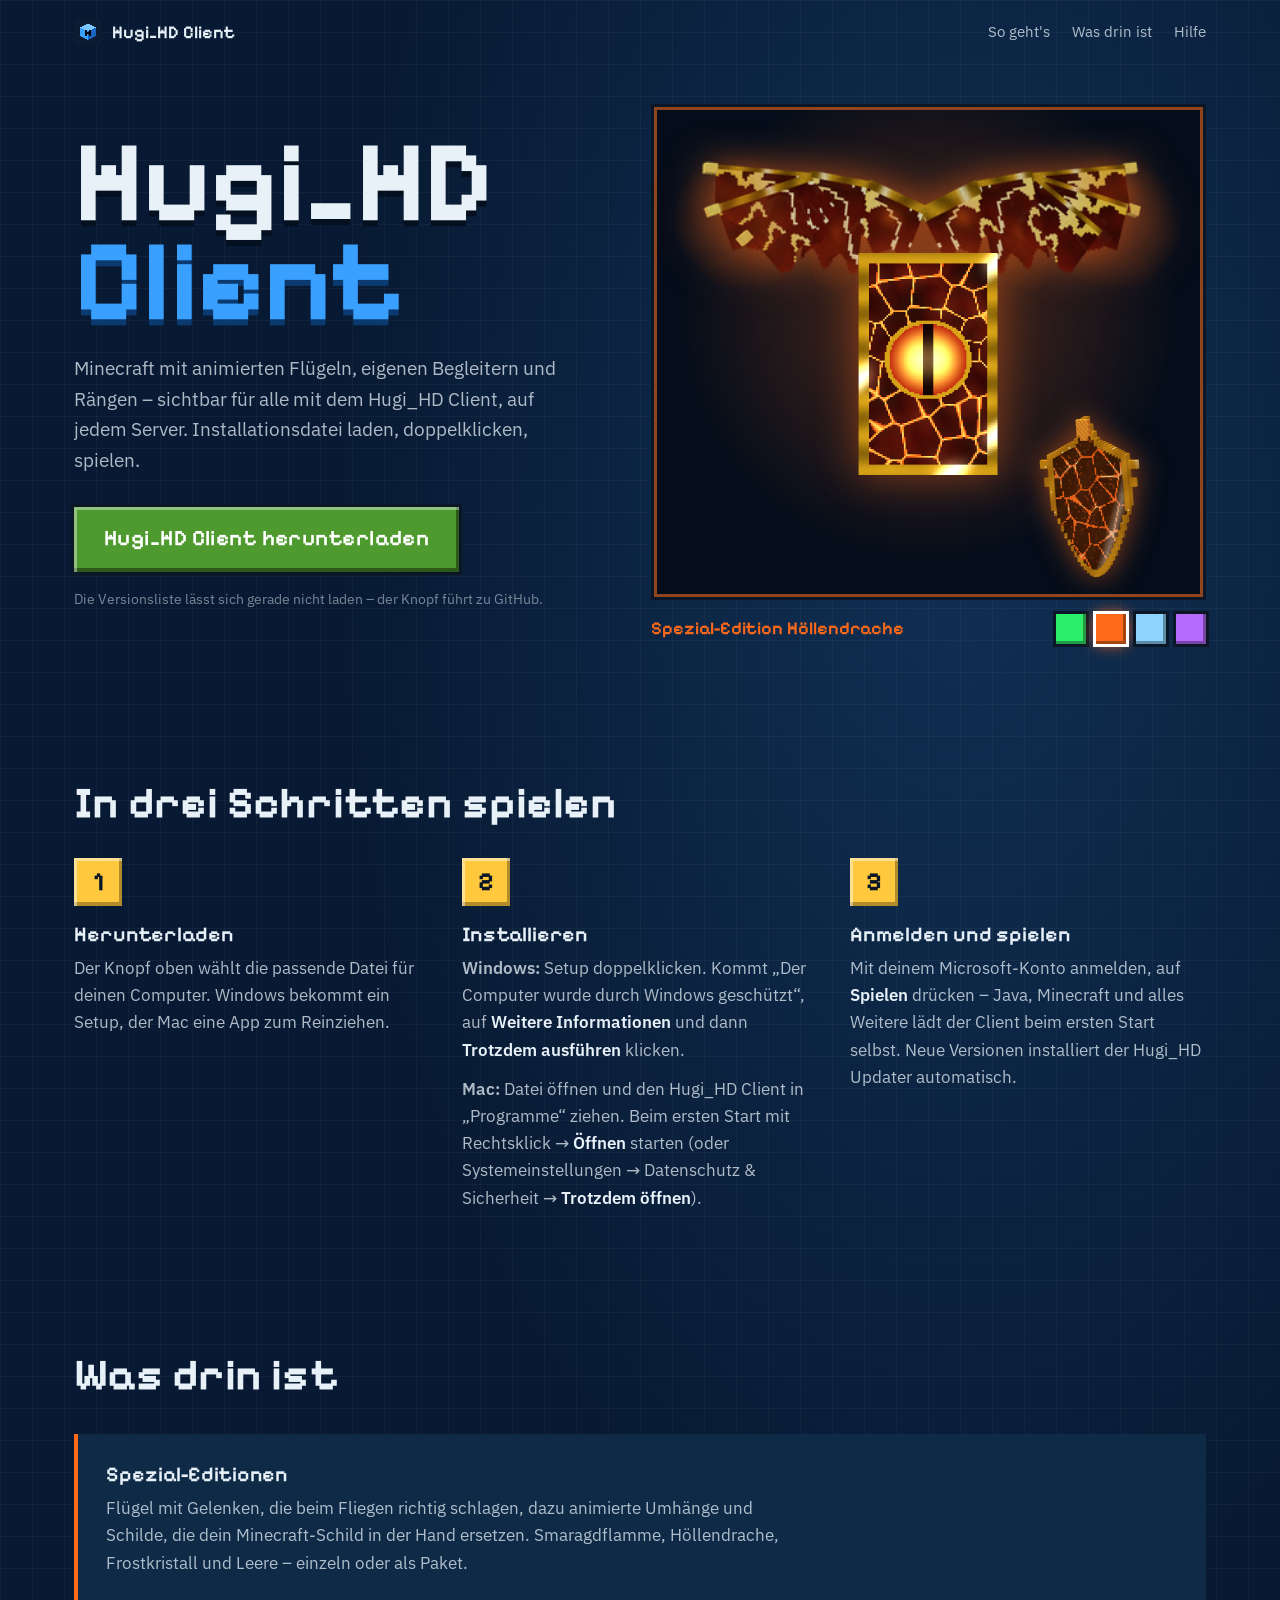
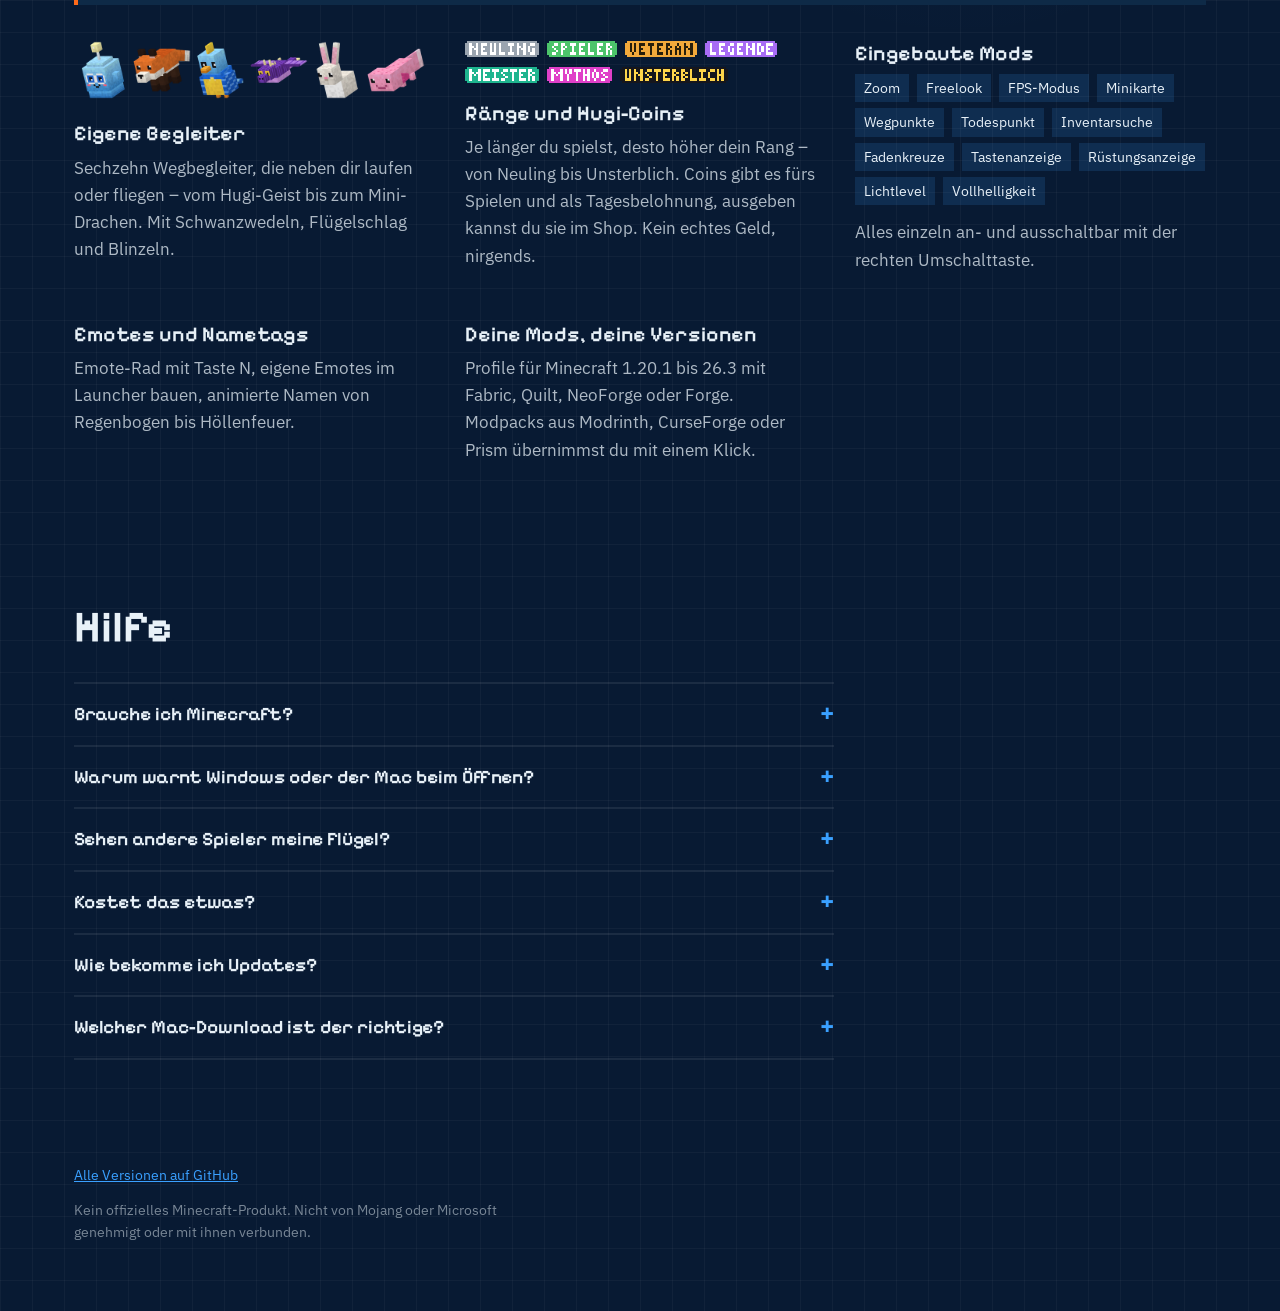
==== index.html @ 173ba502 "Website aktualisieren" ====
<!doctype html>
<html lang="de">
<head>
  <meta charset="utf-8">
  <meta name="viewport" content="width=device-width, initial-scale=1">
  <title>Hugi_HD Client</title>
  <meta name="description" content="Der Hugi_HD Client für Minecraft: animierte Flügel, eigene Begleiter, Ränge und eingebaute Mods. Installationsdatei herunterladen, installieren, spielen.">
  <meta property="og:title" content="Hugi_HD Client">
  <meta property="og:description" content="Minecraft mit Flügeln, Begleitern und Rängen – ein Download, dann spielen.">
  <meta property="og:image" content="img/wings-hoellendrache.png">
  <link rel="icon" href="img/icon.png">
  <link rel="stylesheet" href="style.css">
</head>
<body>
  <header class="top">
    <a class="brand" href="#"><img src="img/icon.png" alt="" width="28" height="28">Hugi_HD Client</a>
    <nav>
      <a href="#so-gehts">So geht's</a>
      <a href="#inhalt">Was drin ist</a>
      <a href="#hilfe">Hilfe</a>
    </nav>
  </header>

  <main>
    <section class="hero">
      <div class="hero-text">
        <h1 class="wordmark"><span>Hugi_HD</span><span>Client</span></h1>
        <p class="lead">Minecraft mit animierten Flügeln, eigenen Begleitern und Rängen – sichtbar für alle mit dem Hugi_HD Client, auf jedem Server. Installationsdatei laden, doppelklicken, spielen.</p>

        <div class="download" id="download">
          <a class="mc-btn mc-grass big" id="dl-main" href="#">
            <span id="dl-label">Hugi_HD Client herunterladen</span>
          </a>
          <p class="dl-meta" id="dl-meta">Suche die neueste Version …</p>
          <p class="dl-other" id="dl-other"></p>
        </div>
      </div>

      <figure class="showcase" aria-label="Spezial-Editionen">
        <div class="stage" id="stage">
          <img class="sc-wings" id="sc-wings" src="img/wings-hoellendrache.png" alt="Animierte Flügel der Spezial-Edition">
          <img class="sc-cape" id="sc-cape" src="img/cape-hoellendrache.png" alt="Animierter Umhang">
          <img class="sc-shield" id="sc-shield" src="img/shield-hoellendrache.png" alt="Animiertes Schild">
        </div>
        <figcaption>
          <span class="sc-name" id="sc-name">Spezial-Edition Höllendrache</span>
          <span class="sc-pick" role="group" aria-label="Edition wählen">
            <button type="button" data-ed="smaragdflamme" style="--c:#2AF06A" aria-label="Smaragdflamme"></button>
            <button type="button" data-ed="hoellendrache" style="--c:#FF6A1A" aria-label="Höllendrache" aria-pressed="true"></button>
            <button type="button" data-ed="frostkristall" style="--c:#8FD3FF" aria-label="Frostkristall"></button>
            <button type="button" data-ed="leere" style="--c:#B46CFF" aria-label="Leere"></button>
          </span>
        </figcaption>
      </figure>
    </section>

    <section class="steps" id="so-gehts">
      <h2>In drei Schritten spielen</h2>
      <ol>
        <li>
          <h3>Herunterladen</h3>
          <p>Der Knopf oben wählt die passende Datei für deinen Computer. Windows bekommt ein Setup, der Mac eine App zum Reinziehen.</p>
        </li>
        <li>
          <h3>Installieren</h3>
          <p><strong>Windows:</strong> Setup doppelklicken. Kommt „Der Computer wurde durch Windows geschützt“, auf <em>Weitere Informationen</em> und dann <em>Trotzdem ausführen</em> klicken.</p>
          <p><strong>Mac:</strong> Datei öffnen und den Hugi_HD Client in „Programme“ ziehen. Beim ersten Start mit Rechtsklick → <em>Öffnen</em> starten (oder Systemeinstellungen → Datenschutz &amp; Sicherheit → <em>Trotzdem öffnen</em>).</p>
        </li>
        <li>
          <h3>Anmelden und spielen</h3>
          <p>Mit deinem Microsoft-Konto anmelden, auf <em>Spielen</em> drücken – Java, Minecraft und alles Weitere lädt der Client beim ersten Start selbst. Neue Versionen installiert der Hugi_HD Updater automatisch.</p>
        </li>
      </ol>
    </section>

    <section class="inside" id="inhalt">
      <h2>Was drin ist</h2>

      <div class="feature wide">
        <div>
          <h3>Spezial-Editionen</h3>
          <p>Flügel mit Gelenken, die beim Fliegen richtig schlagen, dazu animierte Umhänge und Schilde, die dein Minecraft-Schild in der Hand ersetzen. Smaragdflamme, Höllendrache, Frostkristall und Leere – einzeln oder als Paket.</p>
        </div>
      </div>

      <div class="feature">
        <img class="pets" src="img/pets.png" alt="Hugi-Geist, Fuchsi, Pixel-Vogel, Mini-Drache, Hoppel und Axo">
        <h3>Eigene Begleiter</h3>
        <p>Sechzehn Wegbegleiter, die neben dir laufen oder fliegen – vom Hugi-Geist bis zum Mini-Drachen. Mit Schwanzwedeln, Flügelschlag und Blinzeln.</p>
      </div>

      <div class="feature">
        <div class="ranks">
          <img src="img/rank-neuling.png" alt="Neuling"><img src="img/rank-spieler.png" alt="Spieler">
          <img src="img/rank-veteran.png" alt="Veteran"><img src="img/rank-legende.png" alt="Legende">
          <img src="img/rank-meister.png" alt="Meister"><img src="img/rank-mythos.png" alt="Mythos">
          <img src="img/rank-unsterblich.png" alt="Unsterblich">
        </div>
        <h3>Ränge und Hugi-Coins</h3>
        <p>Je länger du spielst, desto höher dein Rang – von Neuling bis Unsterblich. Coins gibt es fürs Spielen und als Tagesbelohnung, ausgeben kannst du sie im Shop. Kein echtes Geld, nirgends.</p>
      </div>

      <div class="feature">
        <h3>Eingebaute Mods</h3>
        <ul class="mods">
          <li>Zoom</li><li>Freelook</li><li>FPS-Modus</li><li>Minikarte</li><li>Wegpunkte</li><li>Todespunkt</li>
          <li>Inventarsuche</li><li>Fadenkreuze</li><li>Tastenanzeige</li><li>Rüstungsanzeige</li><li>Lichtlevel</li><li>Vollhelligkeit</li>
        </ul>
        <p>Alles einzeln an- und ausschaltbar mit der rechten Umschalttaste.</p>
      </div>

      <div class="feature">
        <h3>Emotes und Nametags</h3>
        <p>Emote-Rad mit Taste N, eigene Emotes im Launcher bauen, animierte Namen von Regenbogen bis Höllenfeuer.</p>
      </div>

      <div class="feature">
        <h3>Deine Mods, deine Versionen</h3>
        <p>Profile für Minecraft 1.20.1 bis 26.3 mit Fabric, Quilt, NeoForge oder Forge. Modpacks aus Modrinth, CurseForge oder Prism übernimmst du mit einem Klick.</p>
      </div>
    </section>

    <section class="help" id="hilfe">
      <h2>Hilfe</h2>
      <details>
        <summary>Brauche ich Minecraft?</summary>
        <p>Ja. Du brauchst Minecraft: Java Edition mit einem Microsoft-Konto. Der Client startet dein eigenes Minecraft – mit allem, was du gekauft hast.</p>
      </details>
      <details>
        <summary>Warum warnt Windows oder der Mac beim Öffnen?</summary>
        <p>Der Client ist nicht von einer großen Firma zertifiziert – das kostet jedes Jahr Geld. Die Warnung kommt deshalb bei jeder kleinen App. Wie du sie wegklickst, steht oben bei Schritt 2.</p>
      </details>
      <details>
        <summary>Sehen andere Spieler meine Flügel?</summary>
        <p>Alle, die den Hugi_HD Client nutzen, sehen deine Flügel, Begleiter, Umhänge und Schilde – auf jedem Server. Ohne Client sieht man nur das normale Minecraft.</p>
      </details>
      <details>
        <summary>Kostet das etwas?</summary>
        <p>Nein. Der Client ist kostenlos, Hugi-Coins sind Spielgeld und lassen sich nicht kaufen.</p>
      </details>
      <details>
        <summary>Wie bekomme ich Updates?</summary>
        <p>Automatisch. Der Hugi_HD Updater meldet sich, sobald es eine neue Version gibt, und installiert sie mit einem Klick.</p>
      </details>
      <details>
        <summary>Welcher Mac-Download ist der richtige?</summary>
        <p>Apple-Chip (M1, M2, M3 …) oder Intel – findest du unter Apple-Menü → <em>Über diesen Mac</em> bei „Chip“ bzw. „Prozessor“. Der Knopf oben versucht, das selbst zu erkennen.</p>
      </details>
    </section>
  </main>

  <footer>
    <p><a id="gh-link" href="#">Alle Versionen auf GitHub</a></p>
    <p class="legal">Kein offizielles Minecraft-Produkt. Nicht von Mojang oder Microsoft genehmigt oder mit ihnen verbunden.</p>
  </footer>

  <script src="config.js"></script>
  <script src="app.js"></script>
</body>
</html>
---- style.css ----
@font-face { font-family: "Pixelify Sans"; font-weight: 400; font-display: swap; src: url(fonts/pixelify-sans-latin-400-normal.woff2) format("woff2"); }
@font-face { font-family: "Pixelify Sans"; font-weight: 600; font-display: swap; src: url(fonts/pixelify-sans-latin-600-normal.woff2) format("woff2"); }
@font-face { font-family: "Pixelify Sans"; font-weight: 700; font-display: swap; src: url(fonts/pixelify-sans-latin-700-normal.woff2) format("woff2"); }
@font-face { font-family: "IBM Plex Sans"; font-weight: 400; font-display: swap; src: url(fonts/ibm-plex-sans-latin-400-normal.woff2) format("woff2"); }
@font-face { font-family: "IBM Plex Sans"; font-weight: 600; font-display: swap; src: url(fonts/ibm-plex-sans-latin-600-normal.woff2) format("woff2"); }

:root {
  --night: #081A33;      /* Nachthimmel */
  --deep: #0E2A47;       /* Shop-Blau aus dem Spiel */
  --hugi: #3AA0FF;       /* Hugi-Blau */
  --coin: #FFC83D;       /* Hugi-Coin-Gold */
  --grass: #4E9A2E;      /* Minecraft-Knopf */
  --ink: #E8F1F8;
  --ink-2: rgba(232, 241, 248, .74);
  --ink-3: rgba(232, 241, 248, .5);
  --pixel: "Pixelify Sans", ui-monospace, monospace;
  --body: "IBM Plex Sans", system-ui, sans-serif;
  --ed: #FF6A1A;         /* Farbe der gerade gezeigten Edition */
}

* { box-sizing: border-box; }
html { scroll-behavior: smooth; }
body {
  margin: 0; color: var(--ink); font: 400 17px/1.6 var(--body);
  background-color: var(--night);
  /* Raster wie im Shop des Spiels */
  background-image:
    linear-gradient(rgba(255,255,255,.035) 1px, transparent 1px),
    linear-gradient(90deg, rgba(255,255,255,.035) 1px, transparent 1px),
    radial-gradient(ellipse 70% 55% at 75% 18%, rgba(58,160,255,.16), transparent 70%);
  background-size: 32px 32px, 32px 32px, 100% 100%;
}
a { color: var(--hugi); }
a:focus-visible, button:focus-visible, summary:focus-visible { outline: 3px solid var(--coin); outline-offset: 3px; }
img { image-rendering: pixelated; }

/* ---------- Kopf ---------- */
.top { display: flex; align-items: center; justify-content: space-between; gap: 16px; max-width: 1180px; margin: 0 auto; padding: 18px 24px; }
.brand { display: flex; align-items: center; gap: 10px; color: var(--ink); text-decoration: none; font: 600 18px/1 var(--pixel); }
.top nav { display: flex; gap: 22px; }
.top nav a { color: var(--ink-2); text-decoration: none; font-size: 15px; }
.top nav a:hover { color: var(--ink); }

main { max-width: 1180px; margin: 0 auto; padding: 0 24px; }

/* ---------- Hero ---------- */
.hero { display: grid; grid-template-columns: minmax(0, 1fr) minmax(0, 1.05fr); gap: 48px; align-items: center; padding: 40px 0 72px; }
.wordmark { margin: 0 0 22px; font: 700 clamp(56px, 9vw, 120px)/.86 var(--pixel); letter-spacing: -.01em; }
.wordmark span { display: block; }
.wordmark span:first-child { color: var(--ink); text-shadow: 0 6px 0 #04101F; }
.wordmark span:last-child { color: var(--hugi); text-shadow: 0 6px 0 #0A3A70; }
.lead { max-width: 46ch; margin: 0 0 32px; color: var(--ink-2); font-size: 19px; }

/* Minecraft-Knopf (wie im Launcher) */
.mc-btn {
  --face: #7A8089; --hi: rgba(255,255,255,.38); --lo: rgba(0,0,0,.42);
  display: inline-flex; align-items: center; gap: 12px; border: 0; cursor: pointer; text-decoration: none;
  font: 600 17px/1 var(--pixel); color: #fff; letter-spacing: .02em;
  padding: 14px 22px 16px; background: var(--face);
  box-shadow: inset 3px 3px 0 var(--hi), inset -3px -4px 0 var(--lo), 0 0 0 3px #0B1726;
  transition: transform .08s, filter .12s;
}
.mc-btn:hover { filter: brightness(1.08); transform: translateY(-1px); }
.mc-btn:active { transform: translateY(2px); box-shadow: inset 3px 3px 0 var(--lo), inset -3px -3px 0 var(--hi), 0 0 0 3px #0B1726; }
.mc-grass { --face: var(--grass); }
.mc-btn.big { font-size: 22px; padding: 20px 30px 23px; }
.mc-btn .os { width: 22px; height: 22px; flex: none; }
.dl-meta { margin: 16px 0 4px; color: var(--ink-3); font-size: 14px; }
.dl-other { margin: 0; font-size: 14px; color: var(--ink-3); }
.dl-other a { margin-right: 14px; }

/* Vitrine mit den Spezial-Editionen – das eine auffällige Element der Seite */
.showcase { margin: 0; }
.stage {
  position: relative; aspect-ratio: 1.12; overflow: hidden;
  background: radial-gradient(circle at 50% 42%, color-mix(in srgb, var(--ed) 30%, transparent), transparent 62%), #050D1A;
  box-shadow: inset 0 0 0 3px #0B1726, inset 0 0 0 6px color-mix(in srgb, var(--ed) 55%, #0B1726);
  transition: background .5s;
}
.stage img { position: absolute; image-rendering: auto; }
.sc-cape { left: 50%; top: 30%; width: 25%; transform: translateX(-50%); image-rendering: pixelated; box-shadow: 0 0 40px color-mix(in srgb, var(--ed) 45%, transparent); }
.sc-wings { left: 4%; top: 10%; width: 92%; filter: drop-shadow(0 0 18px color-mix(in srgb, var(--ed) 60%, transparent)); }
.sc-shield { right: 6%; bottom: 4%; width: 30%; filter: drop-shadow(0 0 14px color-mix(in srgb, var(--ed) 55%, transparent)); }
figcaption { display: flex; align-items: center; justify-content: space-between; gap: 12px; margin-top: 14px; }
.sc-name { font: 600 18px/1.2 var(--pixel); color: var(--ed); transition: color .4s; }
.sc-pick { display: flex; gap: 10px; }
.sc-pick button { width: 30px; height: 30px; border: 0; cursor: pointer; background: var(--c); box-shadow: inset -3px -3px 0 rgba(0,0,0,.35), 0 0 0 3px #0B1726; }
.sc-pick button[aria-pressed="true"] { box-shadow: inset -3px -3px 0 rgba(0,0,0,.35), 0 0 0 3px #fff, 0 0 16px var(--c); }

/* ---------- Abschnitte ---------- */
section { padding: 64px 0; }
h2 { margin: 0 0 32px; font: 700 clamp(30px, 4vw, 44px)/1.05 var(--pixel); }
h3 { margin: 0 0 8px; font: 600 21px/1.2 var(--pixel); }
p { margin: 0 0 12px; }

.steps ol { list-style: none; margin: 0; padding: 0; display: grid; grid-template-columns: repeat(3, minmax(0, 1fr)); gap: 32px; counter-reset: step; }
.steps li { counter-increment: step; position: relative; padding-top: 64px; color: var(--ink-2); }
.steps li::before {
  content: counter(step); position: absolute; top: 0; left: 0; width: 48px; height: 48px; display: grid; place-items: center;
  font: 700 26px/1 var(--pixel); color: #0B1726; background: var(--coin);
  box-shadow: inset 3px 3px 0 rgba(255,255,255,.45), inset -3px -4px 0 rgba(0,0,0,.3);
}
.steps h3 { color: var(--ink); }
.steps em { color: var(--ink); font-style: normal; font-weight: 600; }

.inside { display: grid; grid-template-columns: repeat(3, minmax(0, 1fr)); gap: 36px 40px; }
.inside h2 { grid-column: 1 / -1; margin-bottom: 0; }
.feature { color: var(--ink-2); }
.feature h3 { color: var(--ink); }
.feature.wide { grid-column: 1 / -1; padding: 28px 32px; background: var(--deep); box-shadow: inset 4px 0 0 var(--ed); }
.feature.wide p { max-width: 70ch; margin: 0; }
.pets { width: 100%; height: auto; margin-bottom: 14px; image-rendering: auto; }
.ranks { display: flex; flex-wrap: wrap; gap: 8px; margin-bottom: 16px; }
.ranks img { height: 18px; width: auto; }
.mods { display: flex; flex-wrap: wrap; gap: 6px 8px; list-style: none; margin: 4px 0 14px; padding: 0; }
.mods li { padding: 3px 9px; font-size: 14px; color: var(--ink); background: rgba(58,160,255,.14); }

.help { max-width: 760px; }
details { border-top: 2px solid rgba(255,255,255,.08); }
details:last-of-type { border-bottom: 2px solid rgba(255,255,255,.08); }
summary { cursor: pointer; list-style: none; padding: 18px 0; font: 600 19px/1.3 var(--pixel); display: flex; justify-content: space-between; gap: 16px; }
summary::-webkit-details-marker { display: none; }
summary::after { content: "+"; color: var(--hugi); font-size: 24px; line-height: 1; }
details[open] summary::after { content: "–"; }
details p { color: var(--ink-2); padding-bottom: 8px; max-width: 64ch; }

footer { max-width: 1180px; margin: 0 auto; padding: 40px 24px 56px; color: var(--ink-3); font-size: 14px; }
footer .legal { max-width: 60ch; }

/* ---------- schmal ---------- */
@media (max-width: 900px) {
  .hero { grid-template-columns: 1fr; gap: 36px; padding-top: 16px; }
  .steps ol, .inside { grid-template-columns: 1fr; }
  .top nav { display: none; }
}
@media (max-width: 480px) {
  main, .top, footer { padding-left: 16px; padding-right: 16px; }
  .mc-btn.big { font-size: 18px; padding: 16px 20px 19px; width: 100%; justify-content: center; }
}
@media (prefers-reduced-motion: reduce) {
  html { scroll-behavior: auto; }
  .mc-btn, .stage, .sc-name { transition: none; }
}
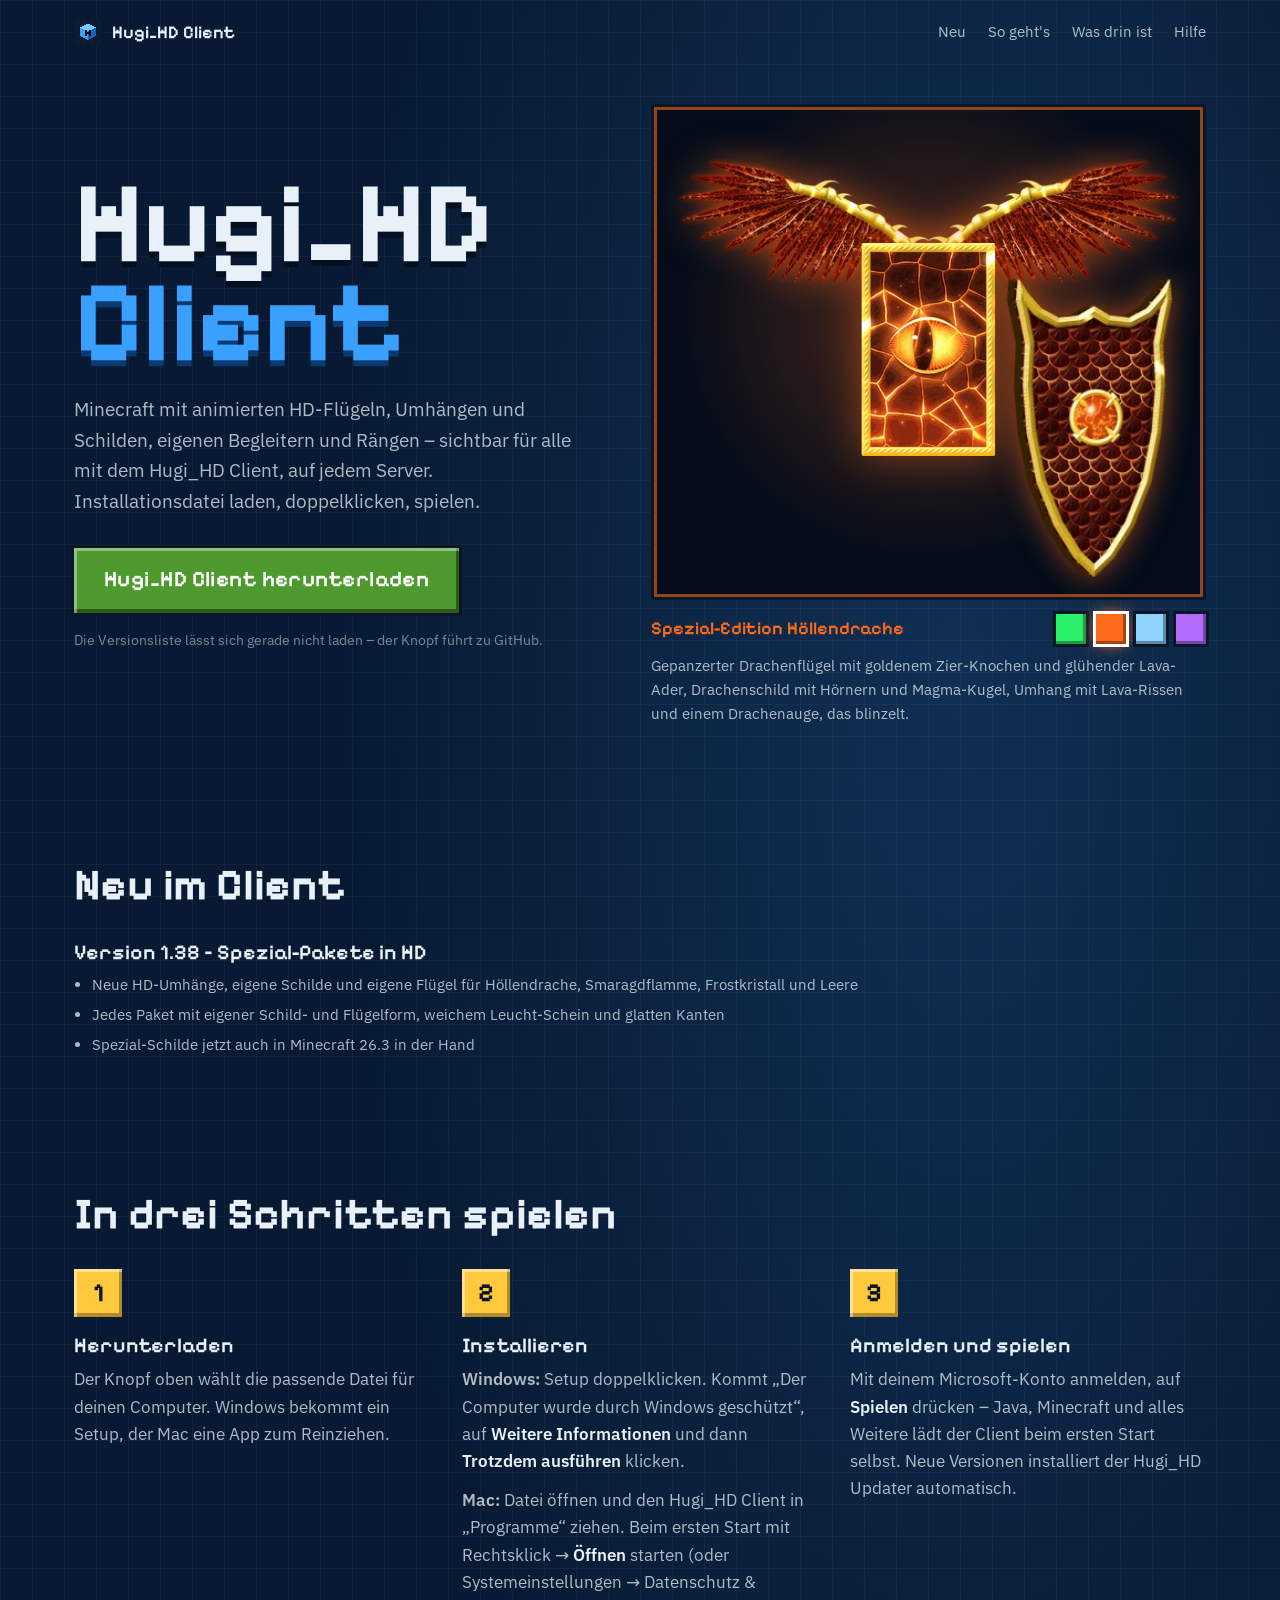
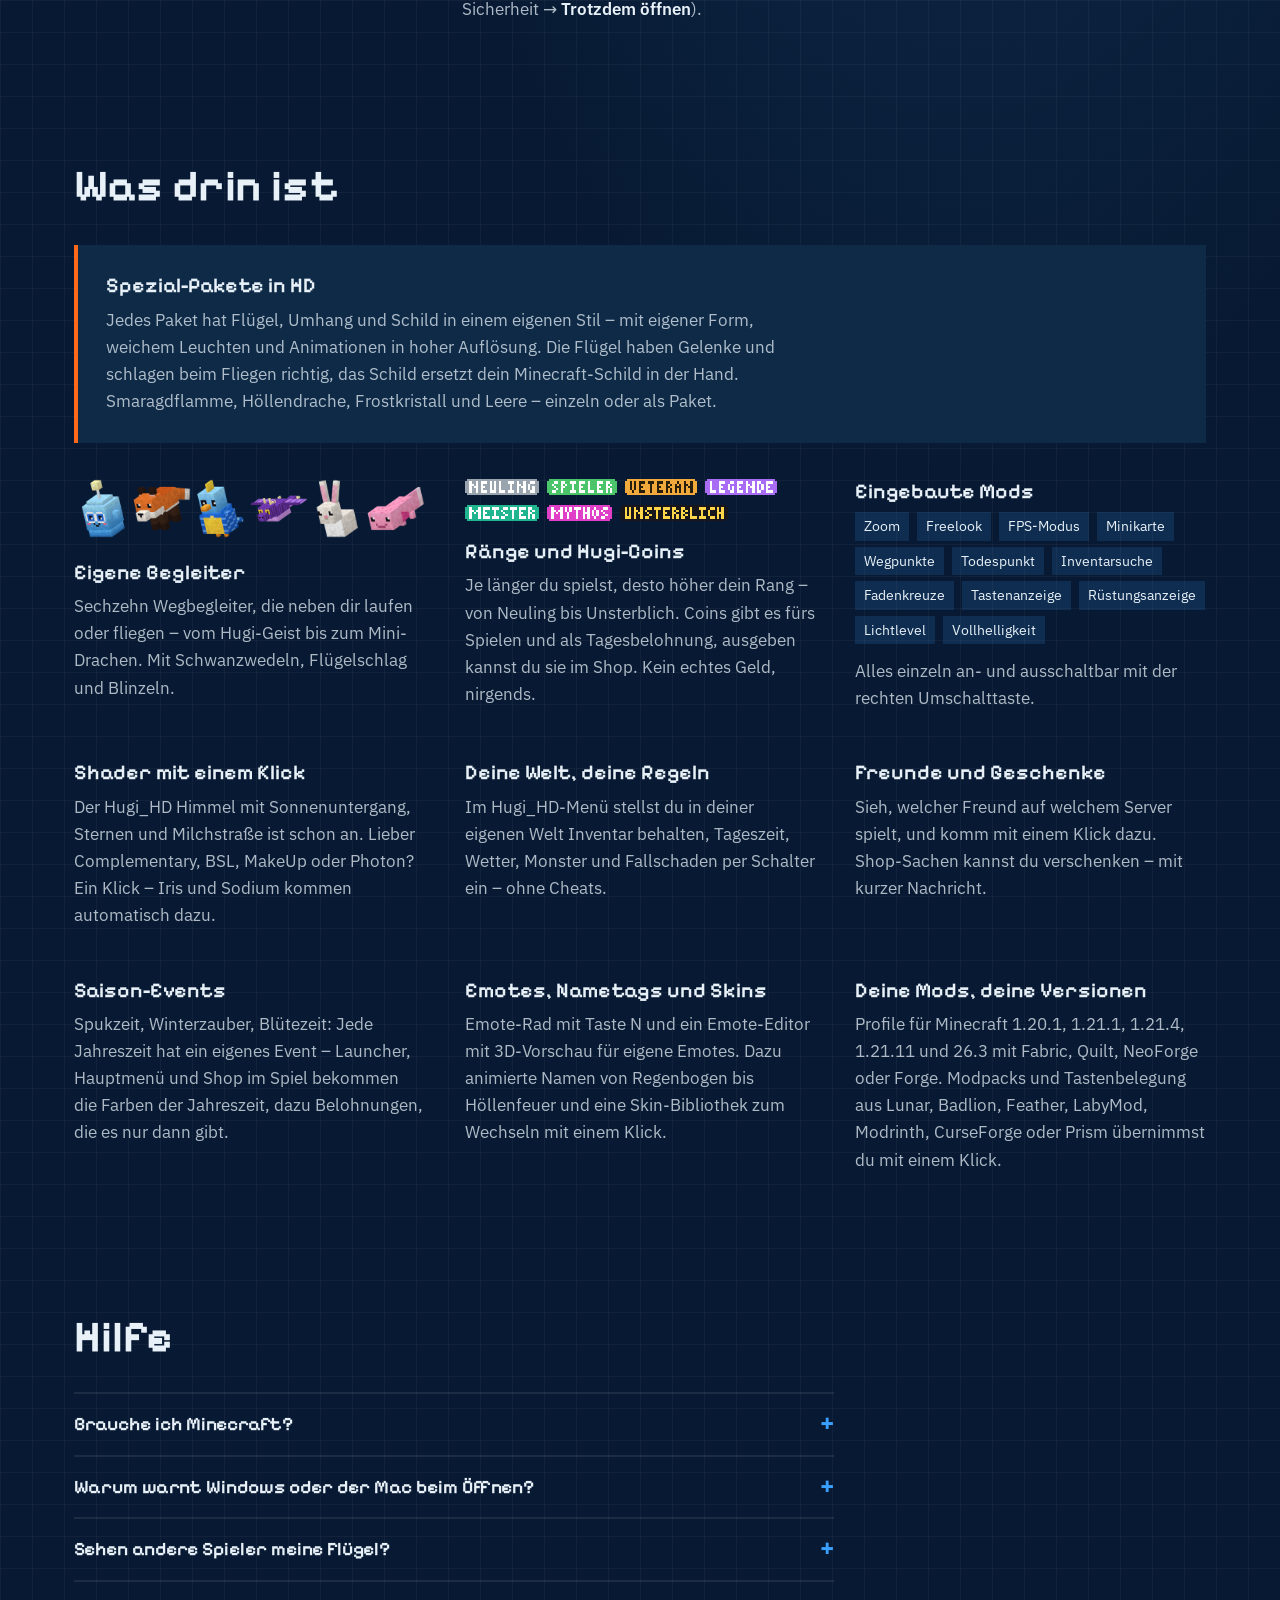
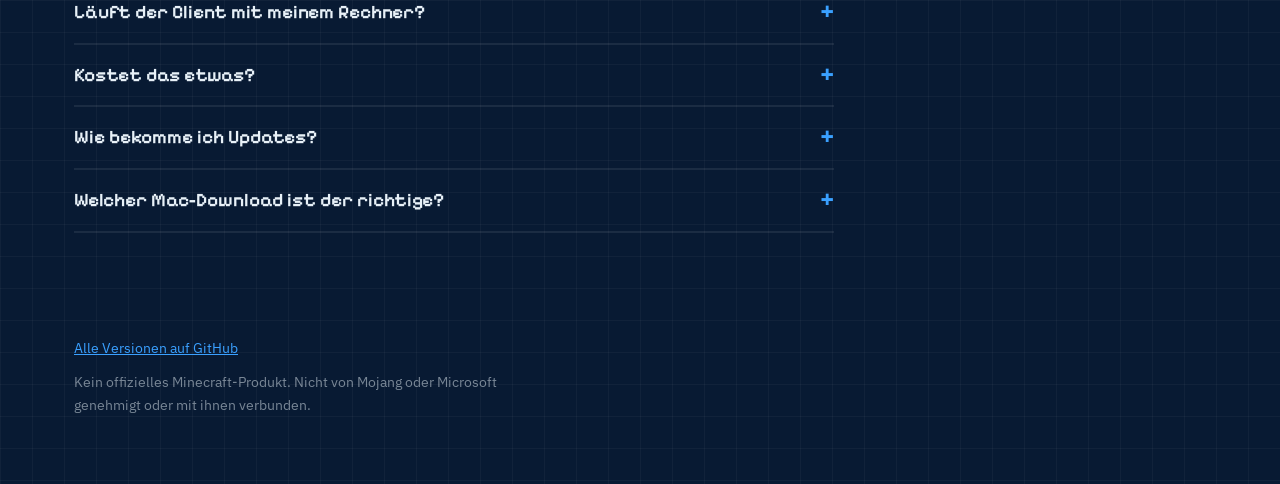
==== commit 199ed781: "Website aktualisieren" ====
--- a/index.html
+++ b/index.html
@@ -4,10 +4,10 @@
   <meta charset="utf-8">
   <meta name="viewport" content="width=device-width, initial-scale=1">
   <title>Hugi_HD Client</title>
-  <meta name="description" content="Der Hugi_HD Client für Minecraft: animierte Flügel, eigene Begleiter, Ränge und eingebaute Mods. Installationsdatei herunterladen, installieren, spielen.">
+  <meta name="description" content="Der Hugi_HD Client für Minecraft: animierte HD-Flügel, Umhänge und Schilde, eigene Begleiter, Ränge, Shader und eingebaute Mods. Installationsdatei herunterladen, installieren, spielen.">
   <meta property="og:title" content="Hugi_HD Client">
   <meta property="og:description" content="Minecraft mit Flügeln, Begleitern und Rängen – ein Download, dann spielen.">
-  <meta property="og:image" content="img/wings-hoellendrache.png">
+  <meta property="og:image" content="img/og-hoellendrache.png">
   <link rel="icon" href="img/icon.png">
   <link rel="stylesheet" href="style.css">
 </head>
@@ -15,6 +15,7 @@
   <header class="top">
     <a class="brand" href="#"><img src="img/icon.png" alt="" width="28" height="28">Hugi_HD Client</a>
     <nav>
+      <a href="#neu">Neu</a>
       <a href="#so-gehts">So geht's</a>
       <a href="#inhalt">Was drin ist</a>
       <a href="#hilfe">Hilfe</a>
@@ -25,7 +26,7 @@
     <section class="hero">
       <div class="hero-text">
         <h1 class="wordmark"><span>Hugi_HD</span><span>Client</span></h1>
-        <p class="lead">Minecraft mit animierten Flügeln, eigenen Begleitern und Rängen – sichtbar für alle mit dem Hugi_HD Client, auf jedem Server. Installationsdatei laden, doppelklicken, spielen.</p>
+        <p class="lead">Minecraft mit animierten HD-Flügeln, Umhängen und Schilden, eigenen Begleitern und Rängen – sichtbar für alle mit dem Hugi_HD Client, auf jedem Server. Installationsdatei laden, doppelklicken, spielen.</p>
 
         <div class="download" id="download">
           <a class="mc-btn mc-grass big" id="dl-main" href="#">
@@ -38,9 +39,9 @@
 
       <figure class="showcase" aria-label="Spezial-Editionen">
         <div class="stage" id="stage">
-          <img class="sc-wings" id="sc-wings" src="img/wings-hoellendrache.png" alt="Animierte Flügel der Spezial-Edition">
-          <img class="sc-cape" id="sc-cape" src="img/cape-hoellendrache.png" alt="Animierter Umhang">
-          <img class="sc-shield" id="sc-shield" src="img/shield-hoellendrache.png" alt="Animiertes Schild">
+          <img class="sc-wings" id="sc-wings" src="img/wings-hoellendrache.webp" alt="Animierte Flügel der Spezial-Edition">
+          <img class="sc-cape" id="sc-cape" src="img/cape-hoellendrache.webp" alt="Animierter Umhang">
+          <img class="sc-shield" id="sc-shield" src="img/shield-hoellendrache.webp" alt="Animiertes Schild">
         </div>
         <figcaption>
           <span class="sc-name" id="sc-name">Spezial-Edition Höllendrache</span>
@@ -51,7 +52,22 @@
             <button type="button" data-ed="leere" style="--c:#B46CFF" aria-label="Leere"></button>
           </span>
         </figcaption>
+        <p class="sc-desc" id="sc-desc">Gepanzerter Drachenflügel mit goldenem Zier-Knochen und glühender Lava-Ader, Drachenschild mit Hörnern und Magma-Kugel, Umhang mit Lava-Rissen und einem Drachenauge, das blinzelt.</p>
       </figure>
+    </section>
+
+    <section class="news" id="neu">
+      <h2>Neu im Client</h2>
+      <div class="news-list" id="news-list">
+        <article>
+          <h3>Version 1.38 – Spezial-Pakete in HD</h3>
+          <ul>
+            <li>Neue HD-Umhänge, eigene Schilde und eigene Flügel für Höllendrache, Smaragdflamme, Frostkristall und Leere</li>
+            <li>Jedes Paket mit eigener Schild- und Flügelform, weichem Leucht-Schein und glatten Kanten</li>
+            <li>Spezial-Schilde jetzt auch in Minecraft 26.3 in der Hand</li>
+          </ul>
+        </article>
+      </div>
     </section>
 
     <section class="steps" id="so-gehts">
@@ -78,8 +94,8 @@
 
       <div class="feature wide">
         <div>
-          <h3>Spezial-Editionen</h3>
-          <p>Flügel mit Gelenken, die beim Fliegen richtig schlagen, dazu animierte Umhänge und Schilde, die dein Minecraft-Schild in der Hand ersetzen. Smaragdflamme, Höllendrache, Frostkristall und Leere – einzeln oder als Paket.</p>
+          <h3>Spezial-Pakete in HD</h3>
+          <p>Jedes Paket hat Flügel, Umhang und Schild in einem eigenen Stil – mit eigener Form, weichem Leuchten und Animationen in hoher Auflösung. Die Flügel haben Gelenke und schlagen beim Fliegen richtig, das Schild ersetzt dein Minecraft-Schild in der Hand. Smaragdflamme, Höllendrache, Frostkristall und Leere – einzeln oder als Paket.</p>
         </div>
       </div>
 
@@ -110,13 +126,33 @@
       </div>
 
       <div class="feature">
-        <h3>Emotes und Nametags</h3>
-        <p>Emote-Rad mit Taste N, eigene Emotes im Launcher bauen, animierte Namen von Regenbogen bis Höllenfeuer.</p>
+        <h3>Shader mit einem Klick</h3>
+        <p>Der Hugi_HD Himmel mit Sonnenuntergang, Sternen und Milchstraße ist schon an. Lieber Complementary, BSL, MakeUp oder Photon? Ein Klick – Iris und Sodium kommen automatisch dazu.</p>
+      </div>
+
+      <div class="feature">
+        <h3>Deine Welt, deine Regeln</h3>
+        <p>Im Hugi_HD-Menü stellst du in deiner eigenen Welt Inventar behalten, Tageszeit, Wetter, Monster und Fallschaden per Schalter ein – ohne Cheats.</p>
+      </div>
+
+      <div class="feature">
+        <h3>Freunde und Geschenke</h3>
+        <p>Sieh, welcher Freund auf welchem Server spielt, und komm mit einem Klick dazu. Shop-Sachen kannst du verschenken – mit kurzer Nachricht.</p>
+      </div>
+
+      <div class="feature">
+        <h3>Saison-Events</h3>
+        <p>Spukzeit, Winterzauber, Blütezeit: Jede Jahreszeit hat ein eigenes Event – Launcher, Hauptmenü und Shop im Spiel bekommen die Farben der Jahreszeit, dazu Belohnungen, die es nur dann gibt.</p>
+      </div>
+
+      <div class="feature">
+        <h3>Emotes, Nametags und Skins</h3>
+        <p>Emote-Rad mit Taste N und ein Emote-Editor mit 3D-Vorschau für eigene Emotes. Dazu animierte Namen von Regenbogen bis Höllenfeuer und eine Skin-Bibliothek zum Wechseln mit einem Klick.</p>
       </div>
 
       <div class="feature">
         <h3>Deine Mods, deine Versionen</h3>
-        <p>Profile für Minecraft 1.20.1 bis 26.3 mit Fabric, Quilt, NeoForge oder Forge. Modpacks aus Modrinth, CurseForge oder Prism übernimmst du mit einem Klick.</p>
+        <p>Profile für Minecraft 1.20.1, 1.21.1, 1.21.4, 1.21.11 und 26.3 mit Fabric, Quilt, NeoForge oder Forge. Modpacks und Tastenbelegung aus Lunar, Badlion, Feather, LabyMod, Modrinth, CurseForge oder Prism übernimmst du mit einem Klick.</p>
       </div>
     </section>
 
@@ -133,6 +169,10 @@
       <details>
         <summary>Sehen andere Spieler meine Flügel?</summary>
         <p>Alle, die den Hugi_HD Client nutzen, sehen deine Flügel, Begleiter, Umhänge und Schilde – auf jedem Server. Ohne Client sieht man nur das normale Minecraft.</p>
+      </details>
+      <details>
+        <summary>Läuft der Client mit meinem Rechner?</summary>
+        <p>Ja, wenn Minecraft läuft. Windows 10/11 und macOS (Apple-Chip oder Intel). Für Shader brauchst du eine etwas stärkere Grafikkarte – der Hugi_HD Himmel kostet dagegen kaum FPS.</p>
       </details>
       <details>
         <summary>Kostet das etwas?</summary>
--- a/style.css
+++ b/style.css
@@ -78,13 +78,14 @@
   transition: background .5s;
 }
 .stage img { position: absolute; image-rendering: auto; }
-.sc-cape { left: 50%; top: 30%; width: 25%; transform: translateX(-50%); image-rendering: pixelated; box-shadow: 0 0 40px color-mix(in srgb, var(--ed) 45%, transparent); }
+.sc-cape { left: 50%; top: 28%; width: 24%; transform: translateX(-50%); border-radius: 2px; box-shadow: 0 0 40px color-mix(in srgb, var(--ed) 45%, transparent); }
 .sc-wings { left: 4%; top: 10%; width: 92%; filter: drop-shadow(0 0 18px color-mix(in srgb, var(--ed) 60%, transparent)); }
 .sc-shield { right: 6%; bottom: 4%; width: 30%; filter: drop-shadow(0 0 14px color-mix(in srgb, var(--ed) 55%, transparent)); }
 figcaption { display: flex; align-items: center; justify-content: space-between; gap: 12px; margin-top: 14px; }
 .sc-name { font: 600 18px/1.2 var(--pixel); color: var(--ed); transition: color .4s; }
 .sc-pick { display: flex; gap: 10px; }
 .sc-pick button { width: 30px; height: 30px; border: 0; cursor: pointer; background: var(--c); box-shadow: inset -3px -3px 0 rgba(0,0,0,.35), 0 0 0 3px #0B1726; }
+.sc-desc { margin: 10px 0 0; max-width: 60ch; color: var(--ink-2); font-size: 15px; min-height: 4.8em; }
 .sc-pick button[aria-pressed="true"] { box-shadow: inset -3px -3px 0 rgba(0,0,0,.35), 0 0 0 3px #fff, 0 0 16px var(--c); }
 
 /* ---------- Abschnitte ---------- */
@@ -127,6 +128,14 @@
 footer { max-width: 1180px; margin: 0 auto; padding: 40px 24px 56px; color: var(--ink-3); font-size: 14px; }
 footer .legal { max-width: 60ch; }
 
+/* Neu im Client */
+.news-list { display: grid; grid-template-columns: repeat(auto-fit, minmax(240px, 1fr)); gap: 24px 36px; }
+.news-list article { color: var(--ink-2); }
+.news-list h3 { color: var(--ink); margin-bottom: 2px; }
+.news-date { margin: 0 0 8px; color: var(--ink-3); font-size: 14px; }
+.news-list ul { margin: 8px 0 0; padding-left: 18px; }
+.news-list li { margin-bottom: 6px; font-size: 15px; }
+
 /* ---------- schmal ---------- */
 @media (max-width: 900px) {
   .hero { grid-template-columns: 1fr; gap: 36px; padding-top: 16px; }
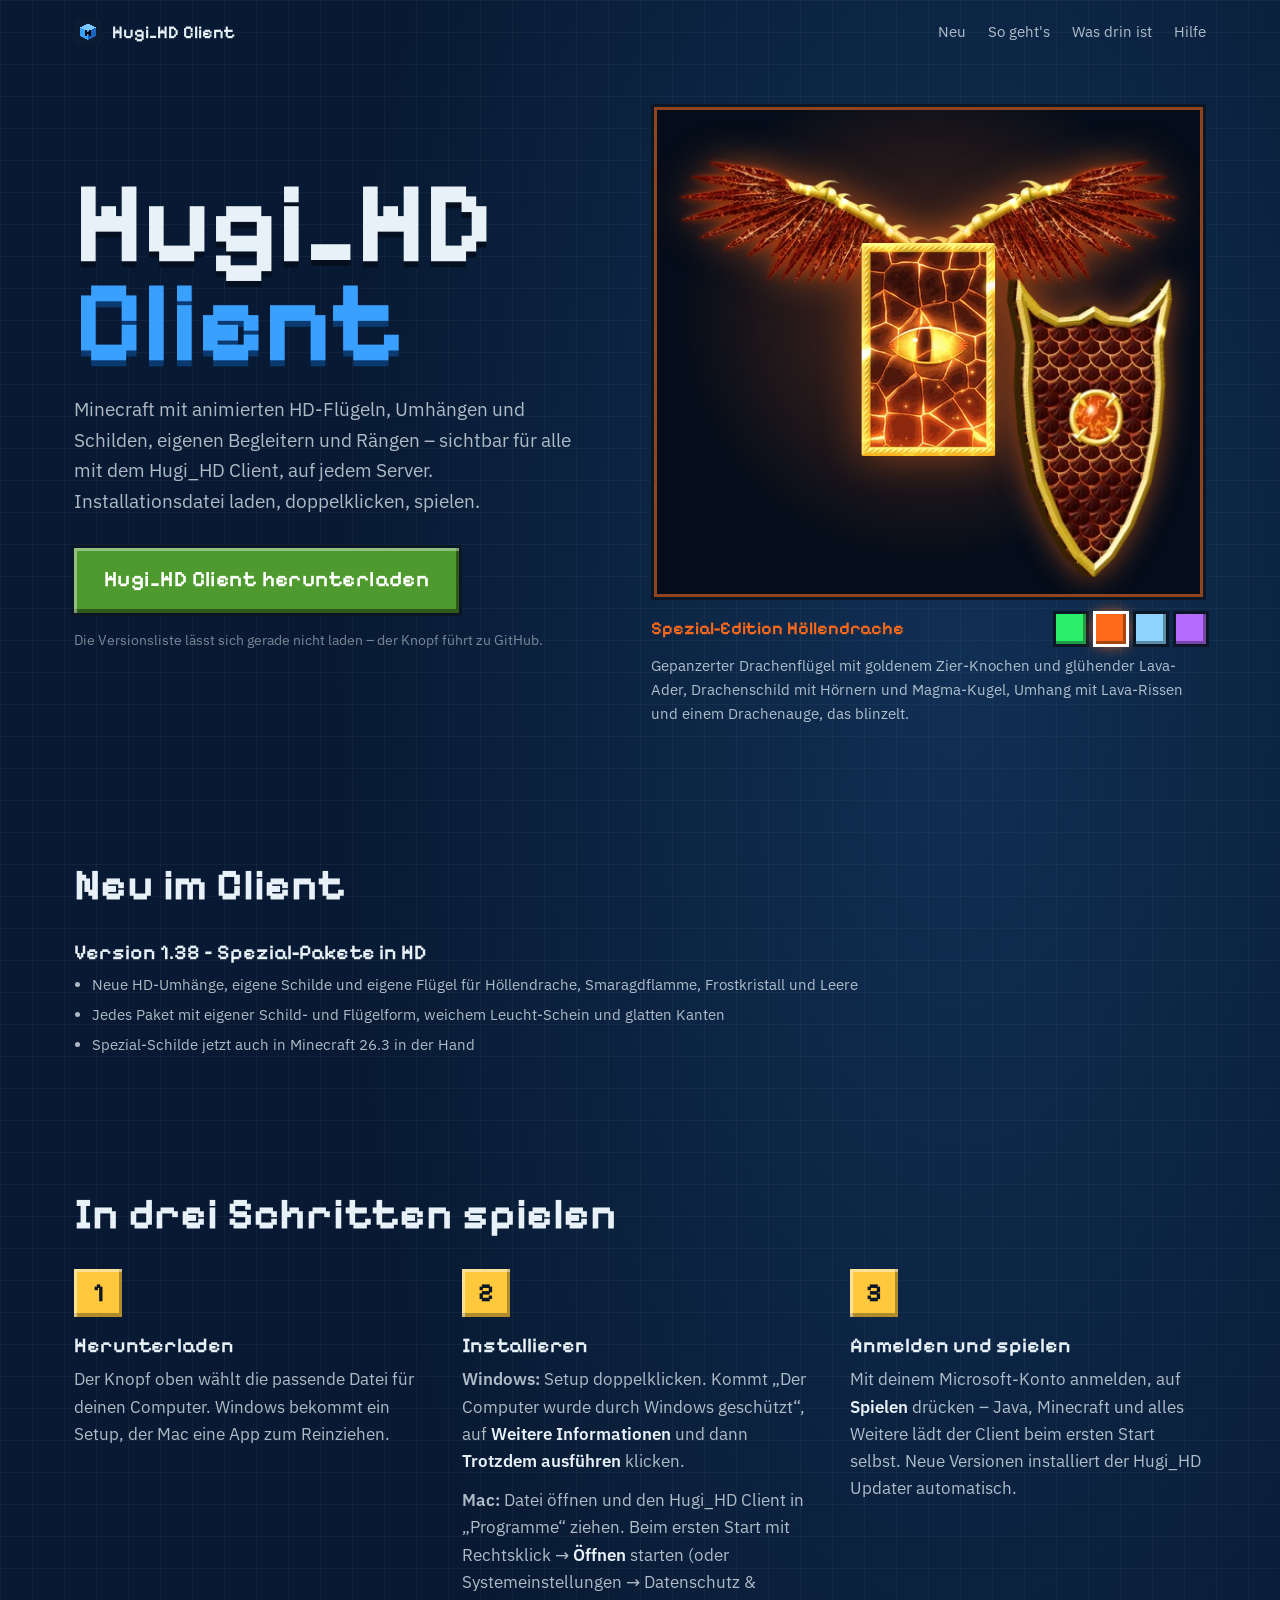
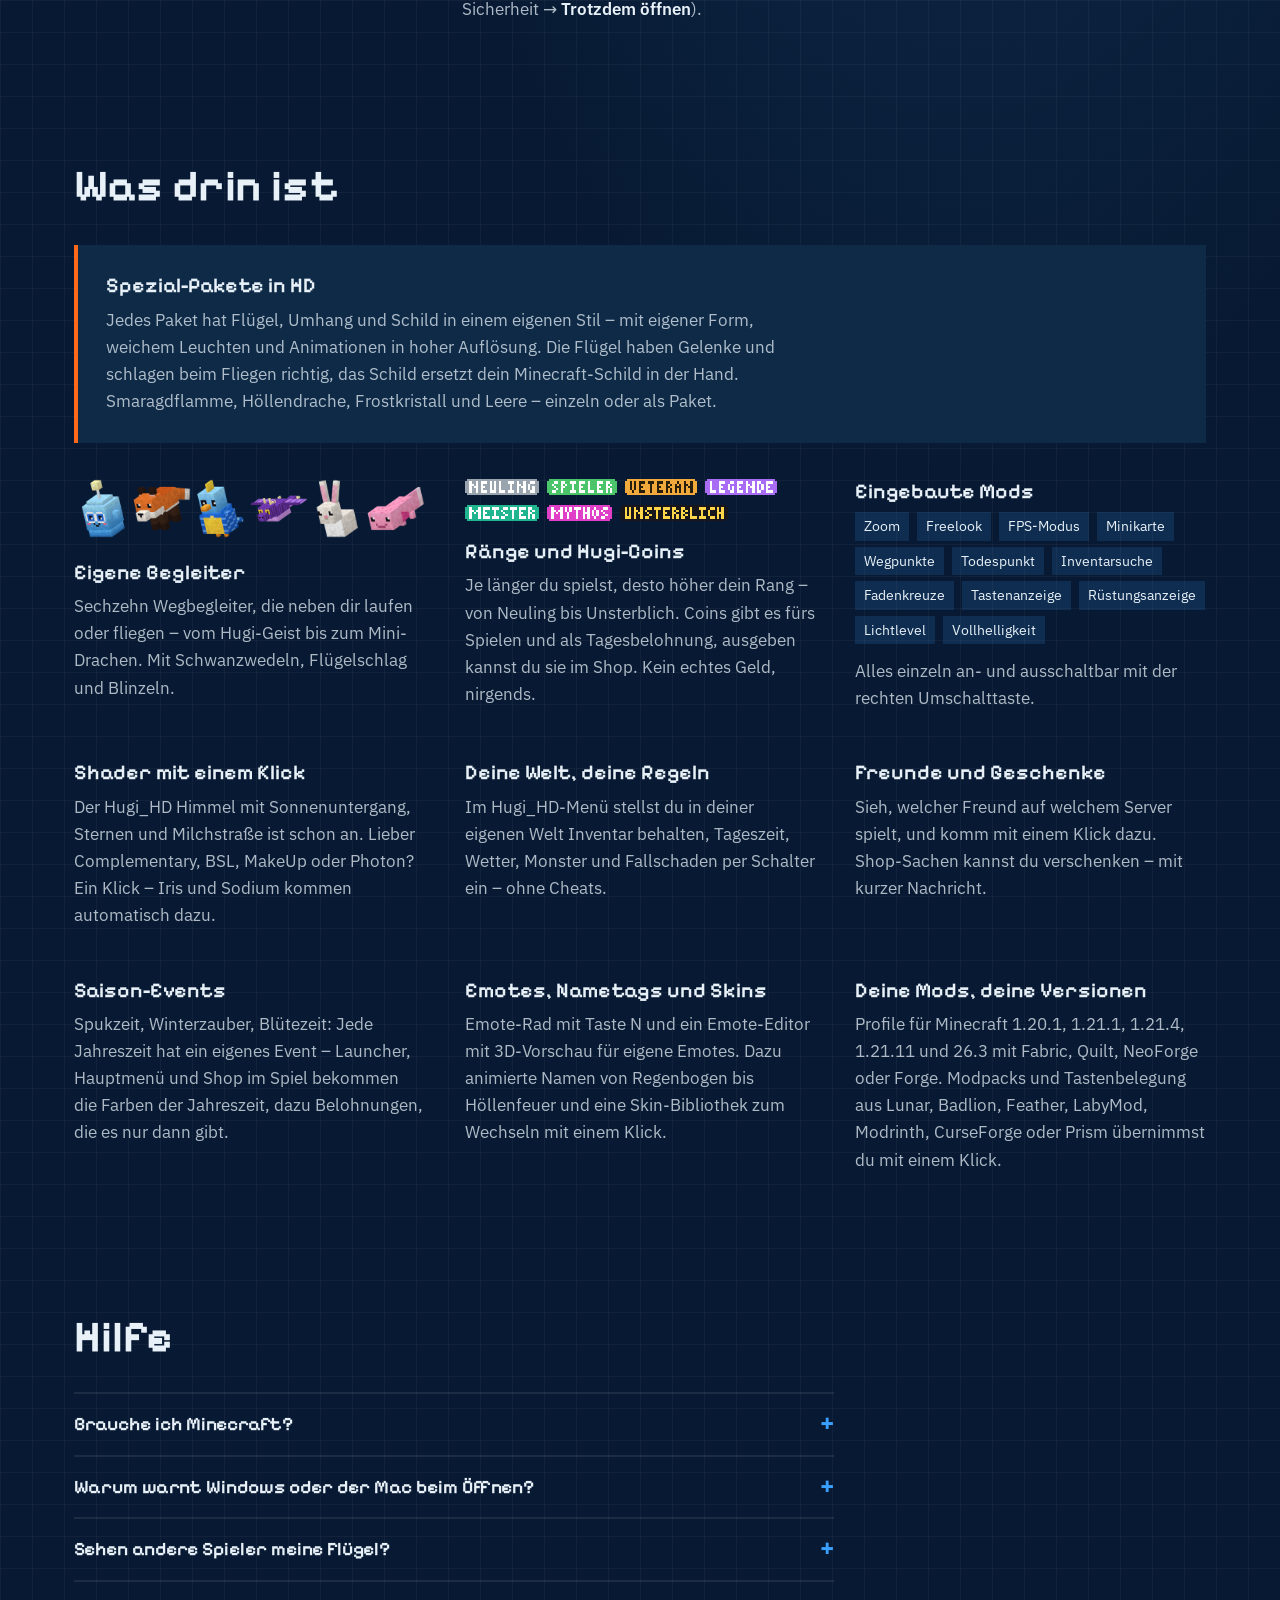
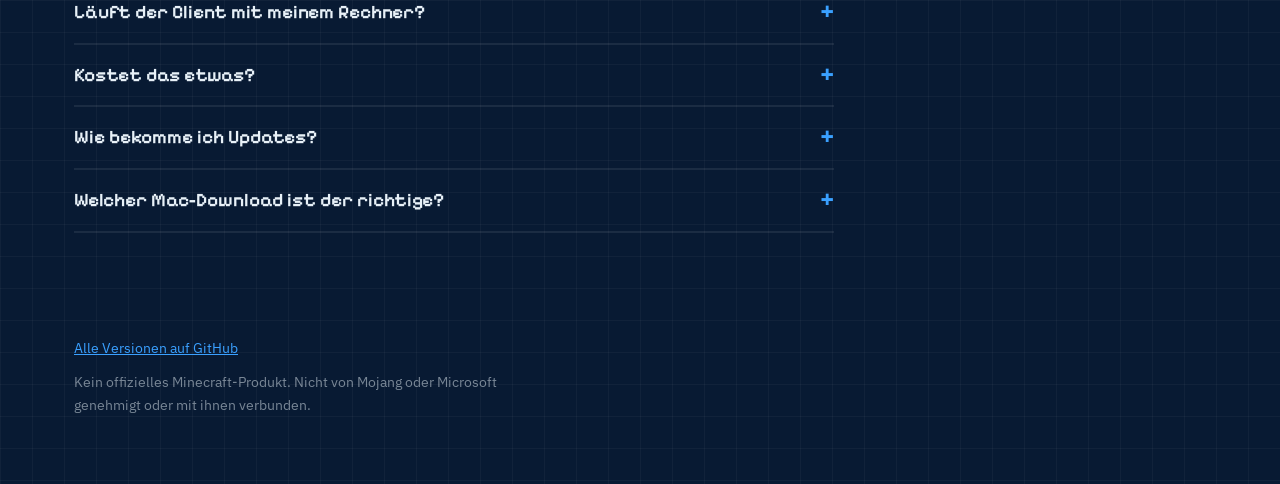
==== commit 0efa92a8: "Website aktualisieren" ====
--- a/index.html
+++ b/index.html
@@ -3,12 +3,112 @@
 <head>
   <meta charset="utf-8">
   <meta name="viewport" content="width=device-width, initial-scale=1">
-  <title>Hugi_HD Client</title>
-  <meta name="description" content="Der Hugi_HD Client für Minecraft: animierte HD-Flügel, Umhänge und Schilde, eigene Begleiter, Ränge, Shader und eingebaute Mods. Installationsdatei herunterladen, installieren, spielen.">
-  <meta property="og:title" content="Hugi_HD Client">
-  <meta property="og:description" content="Minecraft mit Flügeln, Begleitern und Rängen – ein Download, dann spielen.">
-  <meta property="og:image" content="img/og-hoellendrache.png">
+  <title>Hugi_HD Client – kostenloser Minecraft Client mit Flügeln, Umhängen & Mods</title>
+  <meta name="description" content="Hugi_HD Client: kostenloser Minecraft Client für Windows und Mac (Java Edition, 1.20 bis 26.x). Animierte HD-Flügel, Umhänge, Schilde und Auren, Begleiter, Emotes, Replays, Shader und eingebaute PvP-Mods – herunterladen, installieren, spielen.">
+  <meta name="robots" content="index, follow">
+  <link rel="canonical" href="https://hugomarkefsky-sketch.github.io/hugihd-updaates/">
+  <meta property="og:type" content="website">
+  <meta property="og:locale" content="de_DE">
+  <meta property="og:site_name" content="Hugi_HD Client">
+  <meta property="og:title" content="Hugi_HD Client – Minecraft mit Flügeln, Umhängen und Mods">
+  <meta property="og:description" content="Kostenloser Minecraft Client mit animierten HD-Flügeln, Begleitern, Emotes, Replays und eingebauten Mods – ein Download, dann spielen.">
+  <meta property="og:url" content="https://hugomarkefsky-sketch.github.io/hugihd-updaates/">
+  <meta property="og:image" content="https://hugomarkefsky-sketch.github.io/hugihd-updaates/img/og-hoellendrache.png">
+  <meta name="twitter:card" content="summary_large_image">
+  <script type="application/ld+json">
+[
+ {
+  "@context": "https://schema.org",
+  "@type": "SoftwareApplication",
+  "name": "Hugi_HD Client",
+  "alternateName": [
+   "HugiHD Client",
+   "Hugi HD Client",
+   "Hugi_HD Minecraft Client"
+  ],
+  "applicationCategory": "GameApplication",
+  "applicationSubCategory": "Minecraft Client",
+  "operatingSystem": "Windows 10, Windows 11, macOS",
+  "description": "Kostenloser Minecraft-Client (Java Edition, Fabric) mit animierten HD-Flügeln, Umhängen, Schilden, Auren, Begleitern, Emotes, Replays, Shadern und eingebauten Mods.",
+  "url": "https://hugomarkefsky-sketch.github.io/hugihd-updaates/",
+  "image": "https://hugomarkefsky-sketch.github.io/hugihd-updaates/img/og-hoellendrache.png",
+  "inLanguage": "de",
+  "offers": {
+   "@type": "Offer",
+   "price": "0",
+   "priceCurrency": "EUR"
+  },
+  "author": {
+   "@type": "Person",
+   "name": "Hugi_HD"
+  }
+ },
+ {
+  "@context": "https://schema.org",
+  "@type": "FAQPage",
+  "mainEntity": [
+   {
+    "@type": "Question",
+    "name": "Brauche ich Minecraft?",
+    "acceptedAnswer": {
+     "@type": "Answer",
+     "text": "Ja. Du brauchst Minecraft: Java Edition mit einem Microsoft-Konto. Der Client startet dein eigenes Minecraft – mit allem, was du gekauft hast."
+    }
+   },
+   {
+    "@type": "Question",
+    "name": "Warum warnt Windows oder der Mac beim Öffnen?",
+    "acceptedAnswer": {
+     "@type": "Answer",
+     "text": "Der Client ist nicht von einer großen Firma zertifiziert – das kostet jedes Jahr Geld. Die Warnung kommt deshalb bei jeder kleinen App. Wie du sie wegklickst, steht oben bei Schritt 2."
+    }
+   },
+   {
+    "@type": "Question",
+    "name": "Sehen andere Spieler meine Flügel?",
+    "acceptedAnswer": {
+     "@type": "Answer",
+     "text": "Alle, die den Hugi_HD Client nutzen, sehen deine Flügel, Begleiter, Umhänge und Schilde – auf jedem Server. Ohne Client sieht man nur das normale Minecraft."
+    }
+   },
+   {
+    "@type": "Question",
+    "name": "Läuft der Client mit meinem Rechner?",
+    "acceptedAnswer": {
+     "@type": "Answer",
+     "text": "Ja, wenn Minecraft läuft. Windows 10/11 und macOS (Apple-Chip oder Intel). Für Shader brauchst du eine etwas stärkere Grafikkarte – der Hugi_HD Himmel kostet dagegen kaum FPS."
+    }
+   },
+   {
+    "@type": "Question",
+    "name": "Kostet das etwas?",
+    "acceptedAnswer": {
+     "@type": "Answer",
+     "text": "Nein. Der Client ist kostenlos, Hugi-Coins sind Spielgeld und lassen sich nicht kaufen."
+    }
+   },
+   {
+    "@type": "Question",
+    "name": "Wie bekomme ich Updates?",
+    "acceptedAnswer": {
+     "@type": "Answer",
+     "text": "Automatisch. Der Launcher holt neue Versionen beim Start selbst und startet kurz neu – meistens dauert das nur ein paar Sekunden."
+    }
+   },
+   {
+    "@type": "Question",
+    "name": "Welcher Mac-Download ist der richtige?",
+    "acceptedAnswer": {
+     "@type": "Answer",
+     "text": "Apple-Chip (M1, M2, M3 …) oder Intel – findest du unter Apple-Menü → Über diesen Mac bei „Chip“ bzw. „Prozessor“. Der Knopf oben versucht, das selbst zu erkennen."
+    }
+   }
+  ]
+ }
+]
+  </script>
   <link rel="icon" href="img/icon.png">
+  <link rel="apple-touch-icon" href="img/icon.png">
   <link rel="stylesheet" href="style.css">
 </head>
 <body>
@@ -34,6 +134,7 @@
           </a>
           <p class="dl-meta" id="dl-meta">Suche die neueste Version …</p>
           <p class="dl-other" id="dl-other"></p>
+          <p class="dl-other dl-hub" id="dl-hub" hidden></p>
         </div>
       </div>
 
@@ -180,7 +281,7 @@
       </details>
       <details>
         <summary>Wie bekomme ich Updates?</summary>
-        <p>Automatisch. Der Hugi_HD Updater meldet sich, sobald es eine neue Version gibt, und installiert sie mit einem Klick.</p>
+        <p>Automatisch. Der Launcher holt neue Versionen beim Start selbst und startet kurz neu – meistens dauert das nur ein paar Sekunden.</p>
       </details>
       <details>
         <summary>Welcher Mac-Download ist der richtige?</summary>
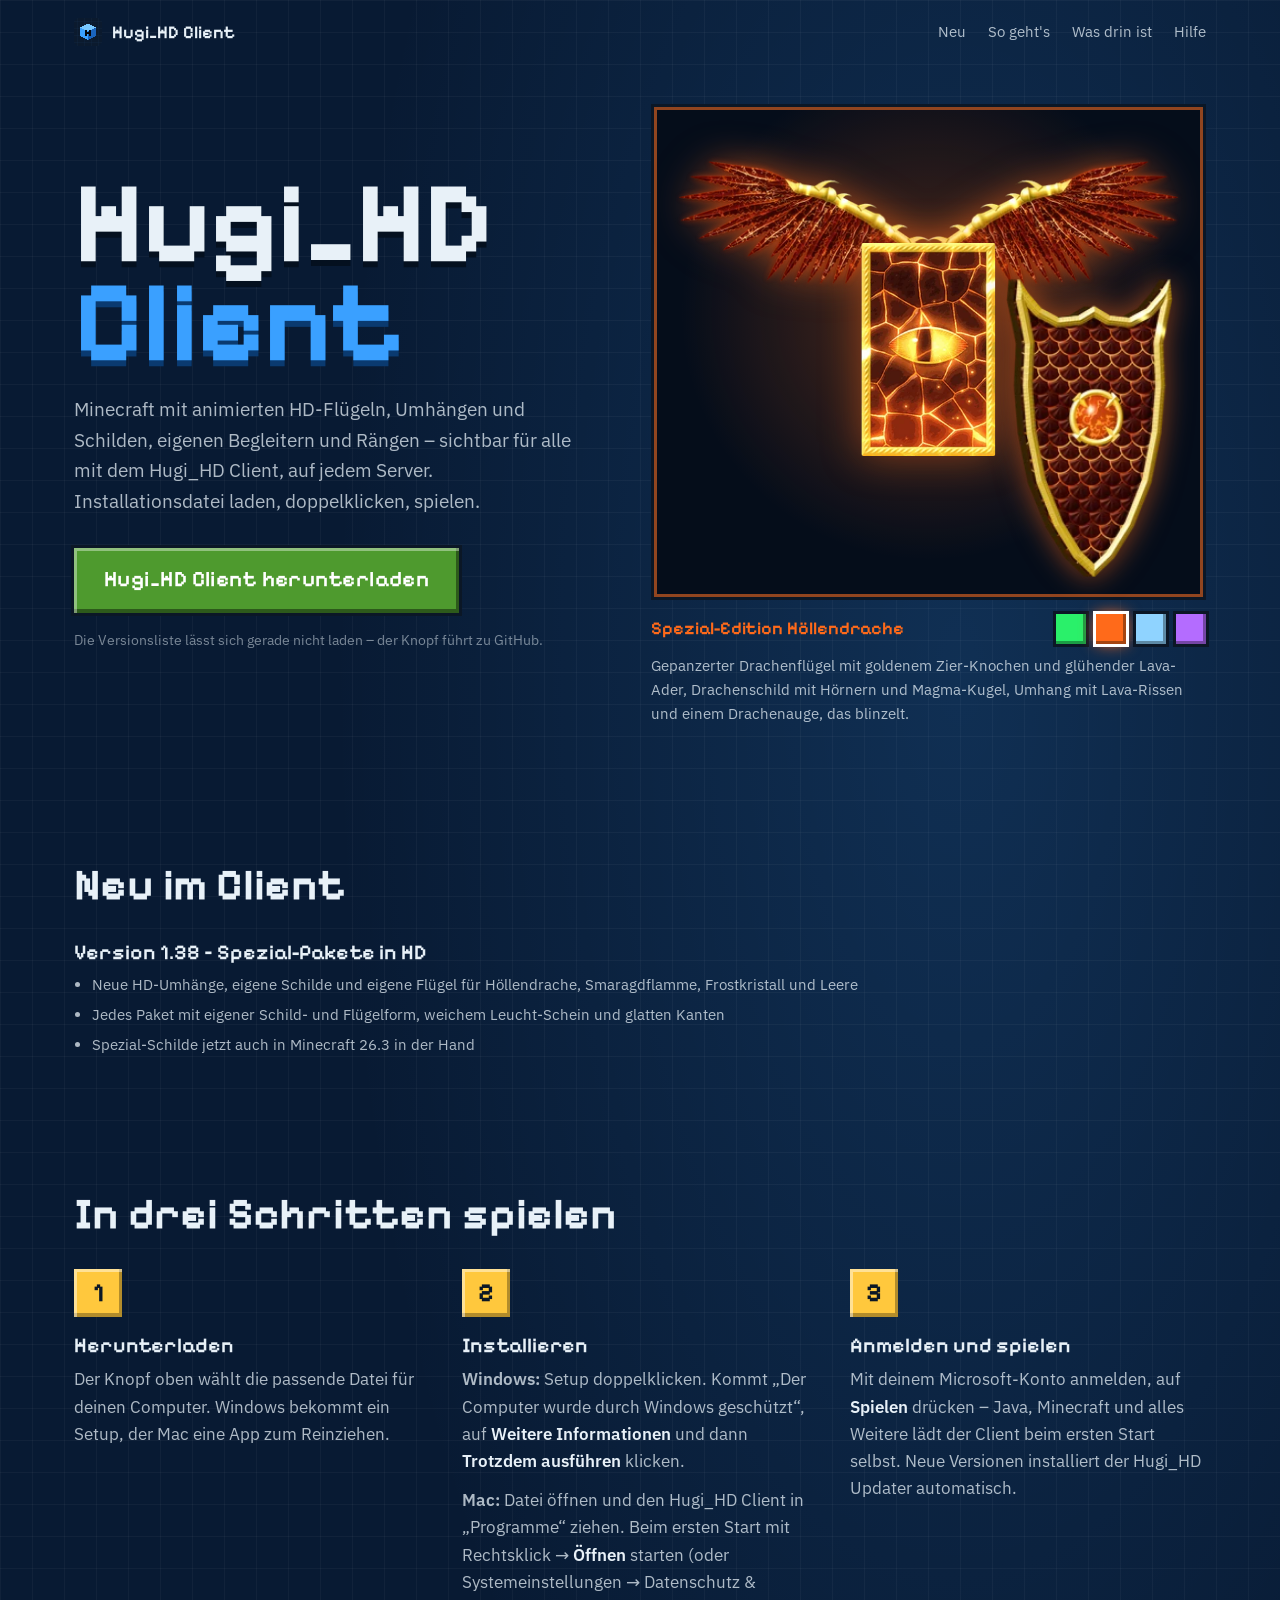
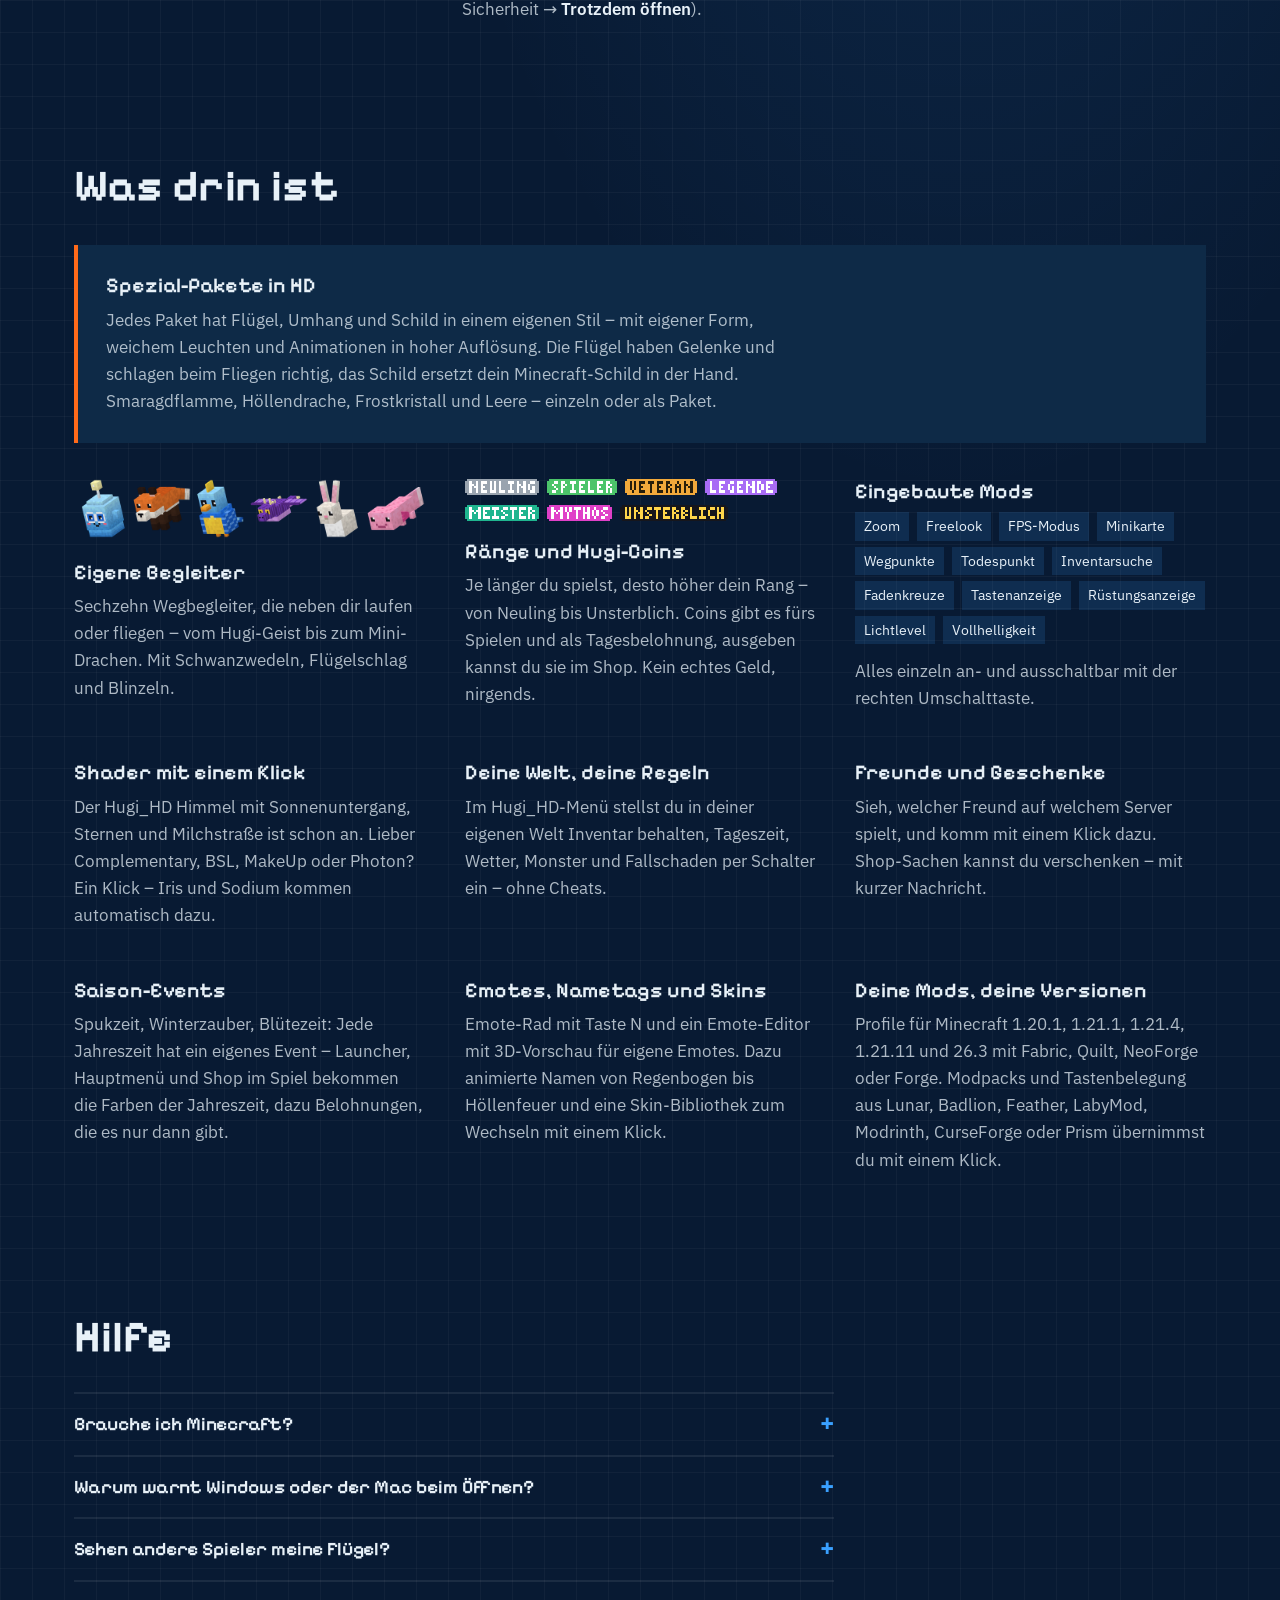
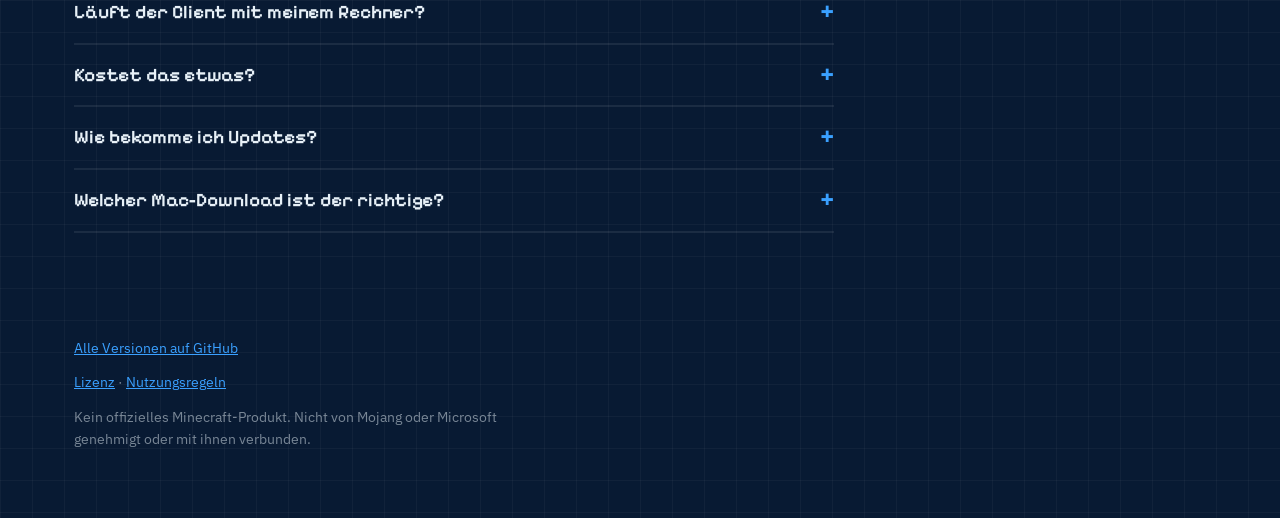
==== commit 7a0bf3ea: "Website aktualisieren" ====
--- a/index.html
+++ b/index.html
@@ -292,6 +292,7 @@
 
   <footer>
     <p><a id="gh-link" href="#">Alle Versionen auf GitHub</a></p>
+    <p><a href="LICENSE.txt">Lizenz</a> · <a href="NUTZUNGSREGELN.txt">Nutzungsregeln</a></p>
     <p class="legal">Kein offizielles Minecraft-Produkt. Nicht von Mojang oder Microsoft genehmigt oder mit ihnen verbunden.</p>
   </footer>
 
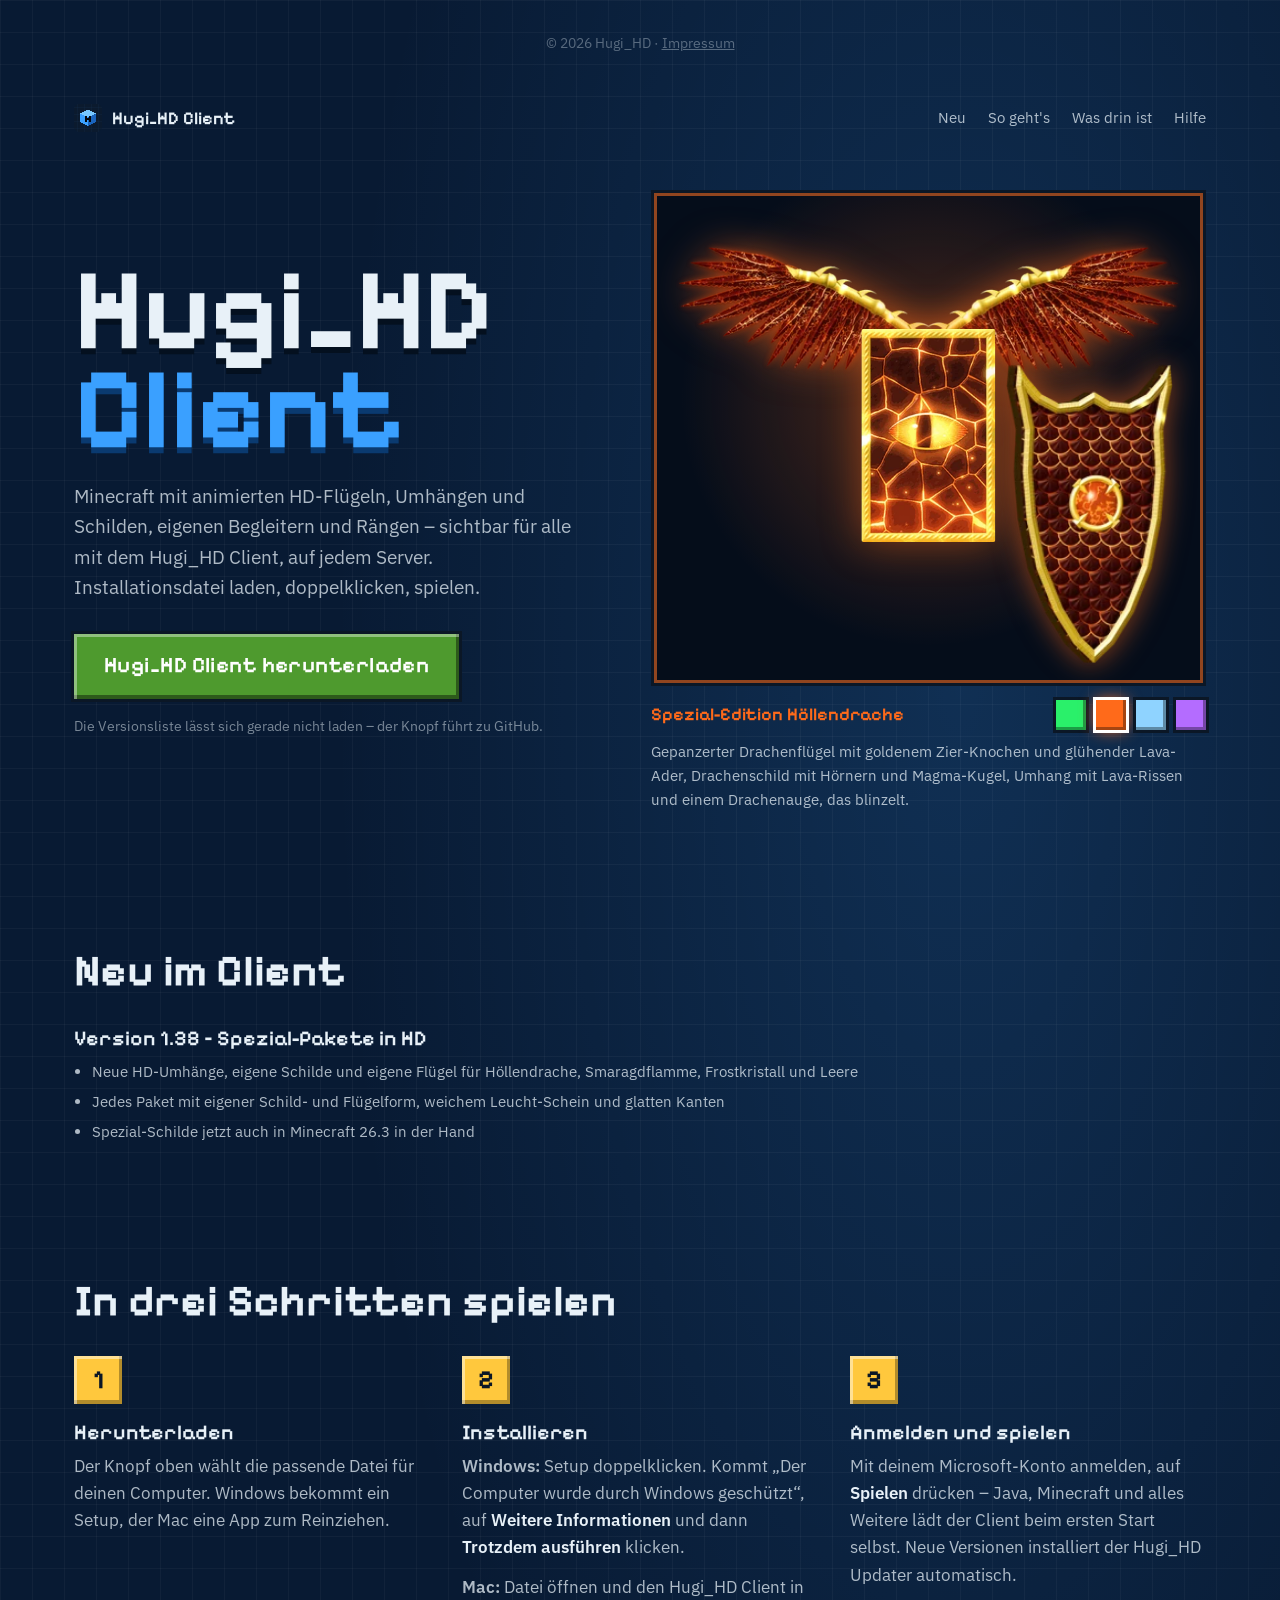
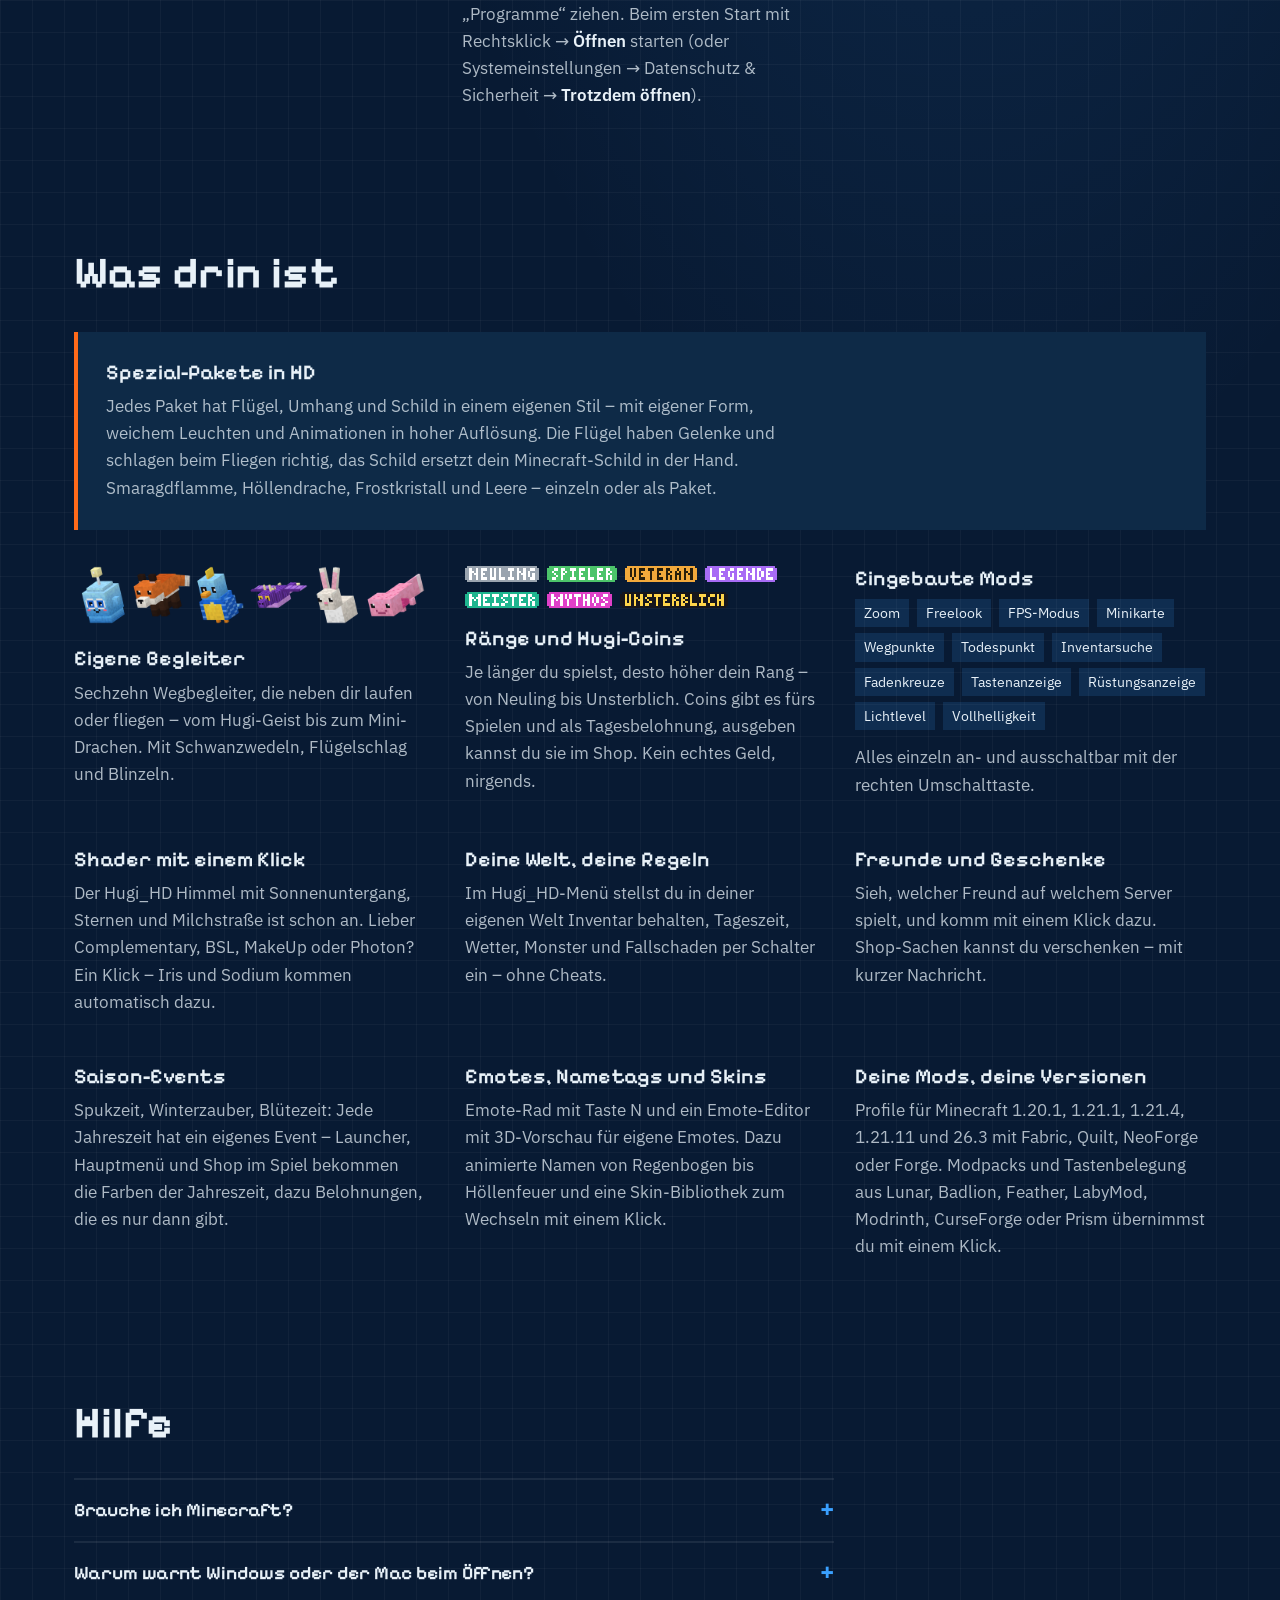
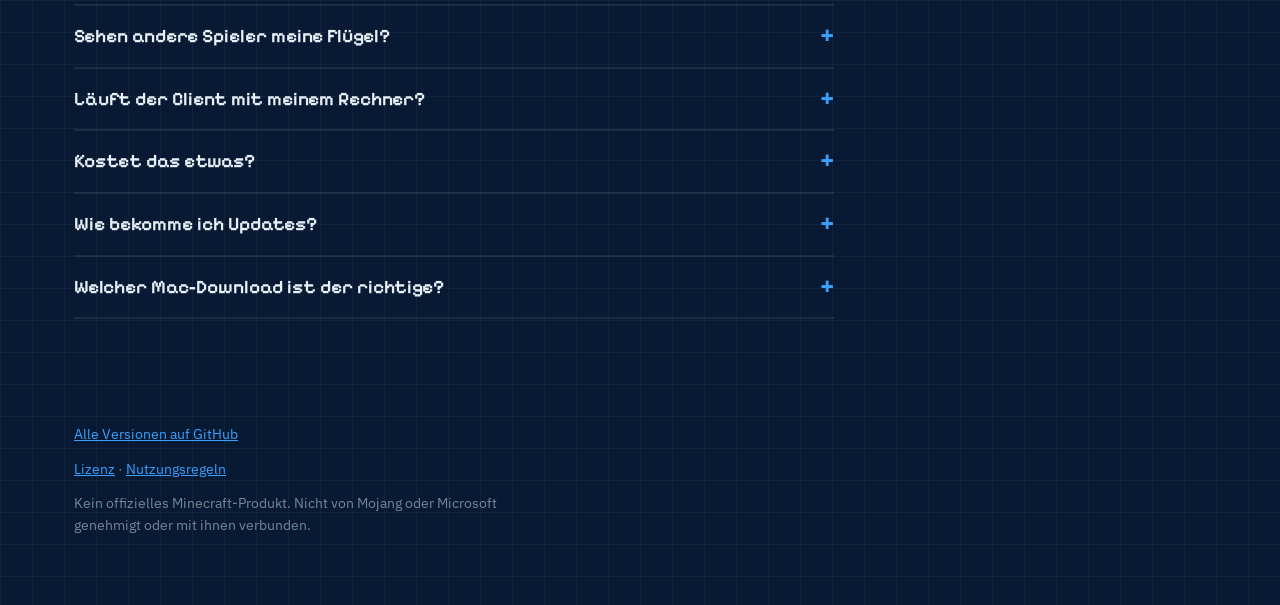
==== commit 03f519ce: "index.html" ====
--- a/index.html
+++ b/index.html
@@ -111,6 +111,9 @@
   <link rel="apple-touch-icon" href="img/icon.png">
   <link rel="stylesheet" href="style.css">
 </head>
+  <footer style="text-align:center;padding:32px 16px;font-size:14px;opacity:.7">
+  © 2026 Hugi_HD · <a href="impressum.html" style="color:inherit">Impressum</a>
+</footer>
 <body>
   <header class="top">
     <a class="brand" href="#"><img src="img/icon.png" alt="" width="28" height="28">Hugi_HD Client</a>
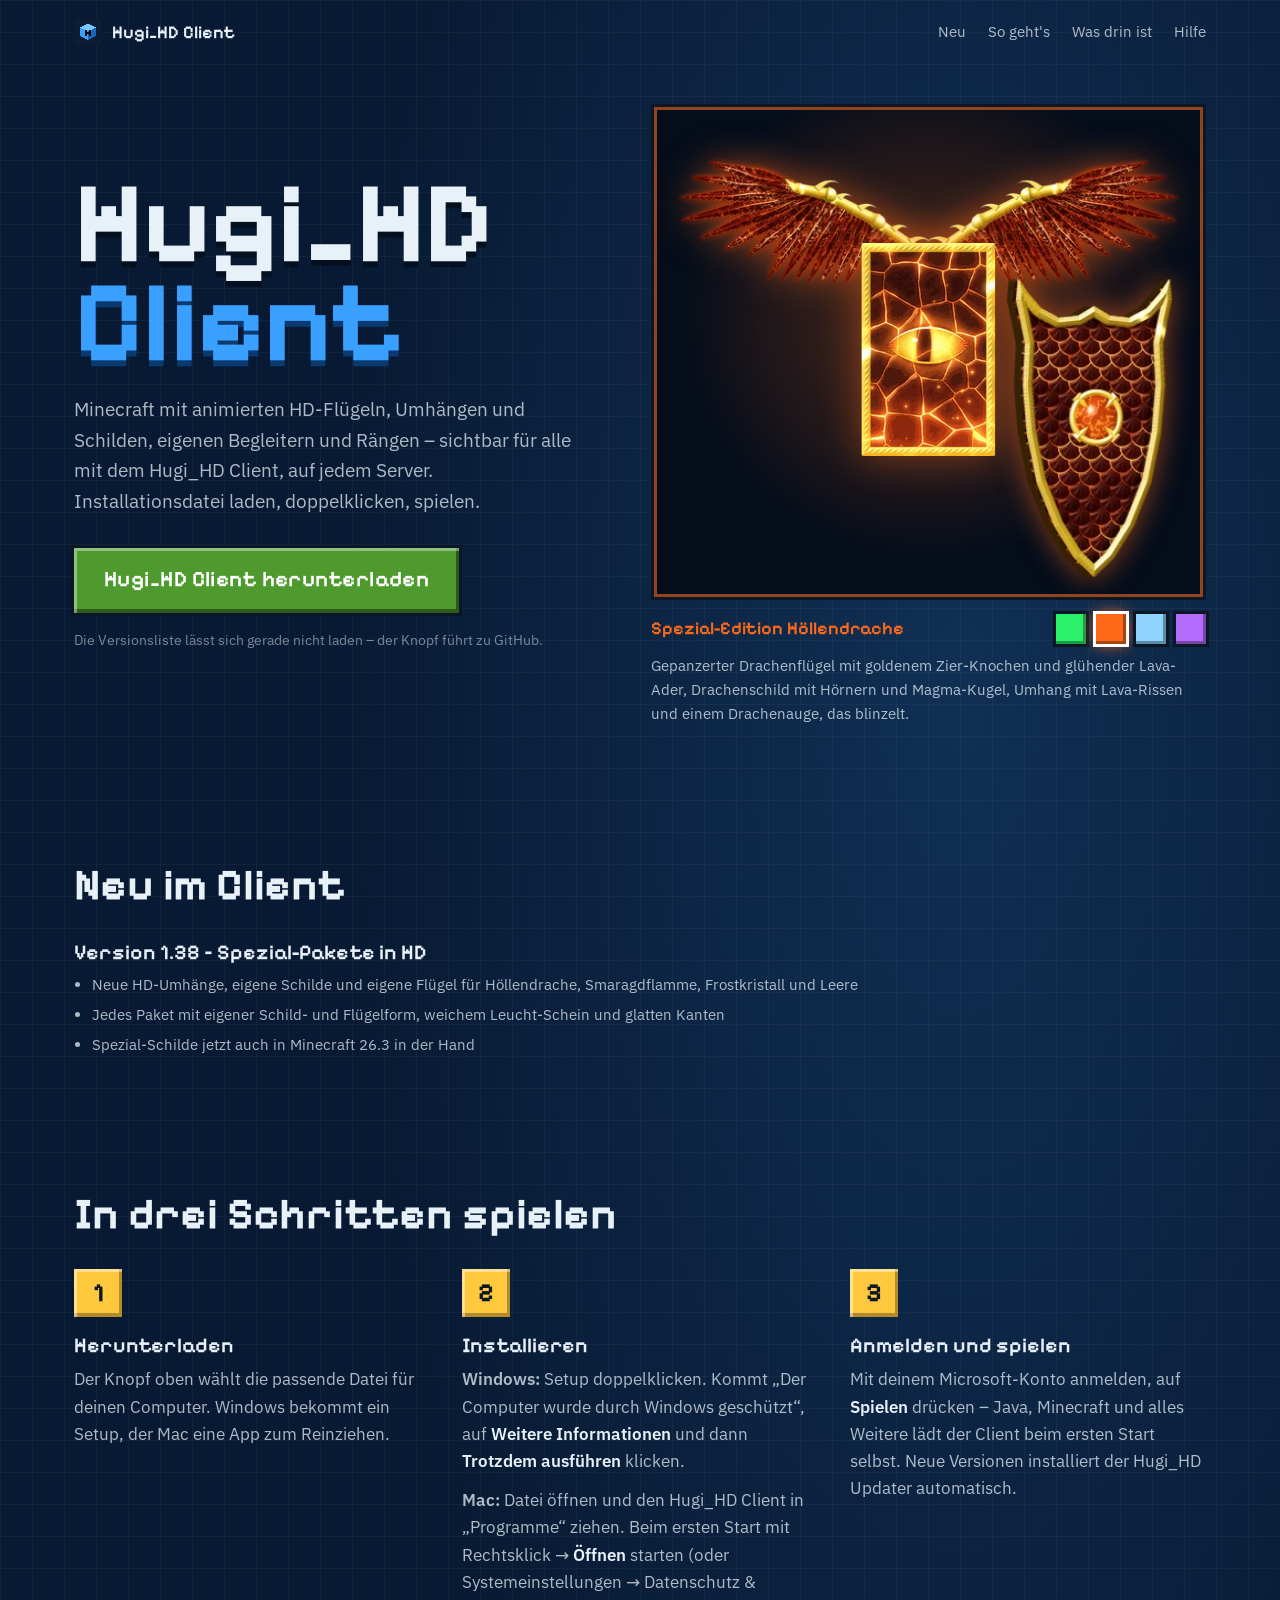
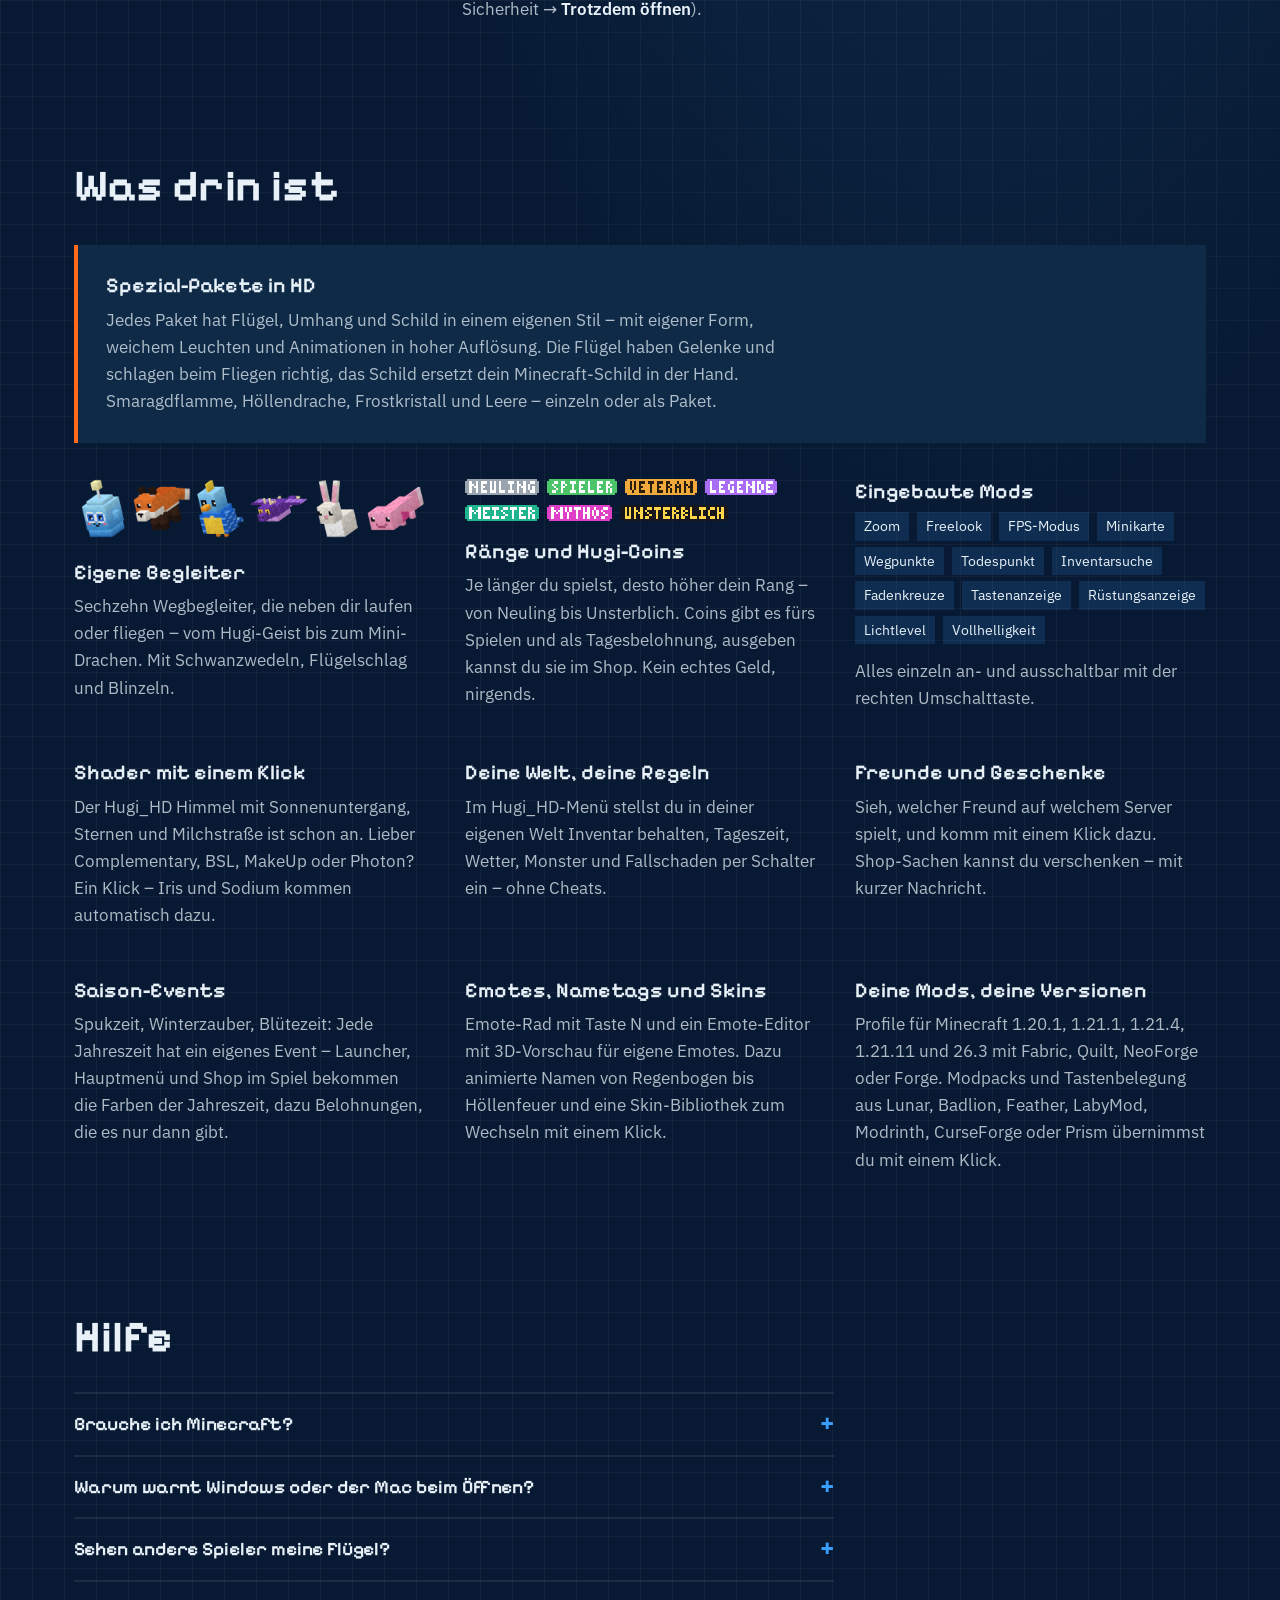
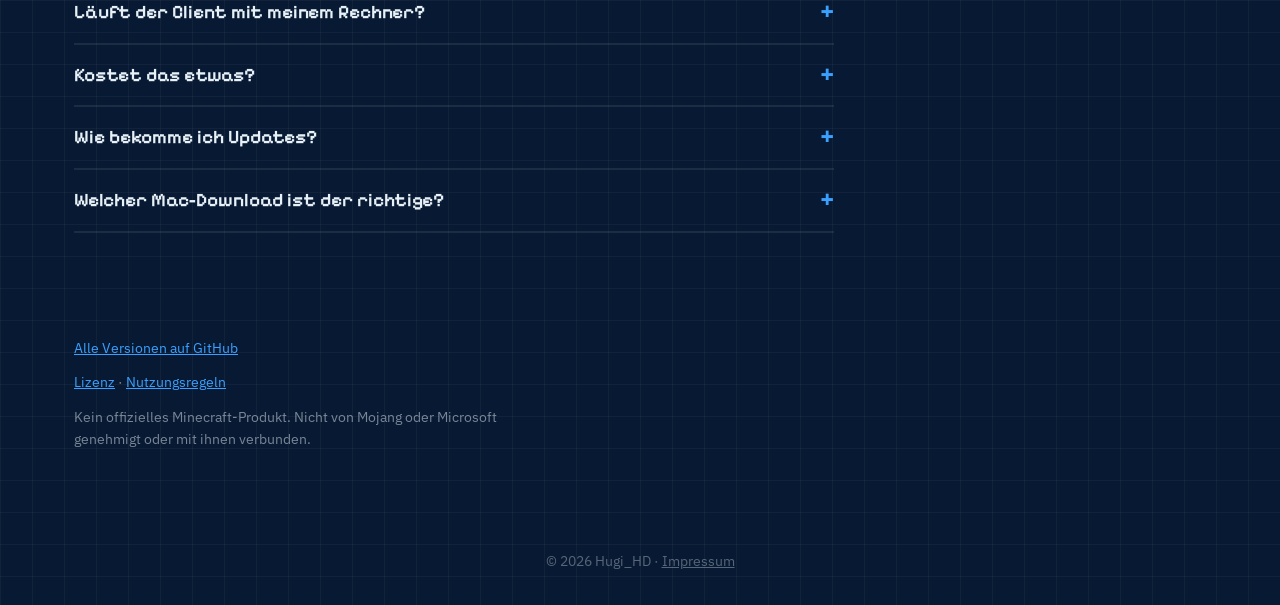
==== commit 201a0701: "index.html" ====
--- a/index.html
+++ b/index.html
@@ -111,9 +111,6 @@
   <link rel="apple-touch-icon" href="img/icon.png">
   <link rel="stylesheet" href="style.css">
 </head>
-  <footer style="text-align:center;padding:32px 16px;font-size:14px;opacity:.7">
-  © 2026 Hugi_HD · <a href="impressum.html" style="color:inherit">Impressum</a>
-</footer>
 <body>
   <header class="top">
     <a class="brand" href="#"><img src="img/icon.png" alt="" width="28" height="28">Hugi_HD Client</a>
@@ -301,5 +298,8 @@
 
   <script src="config.js"></script>
   <script src="app.js"></script>
+  <footer style="text-align:center;padding:32px 16px;font-size:14px;opacity:.7">
+  © 2026 Hugi_HD · <a href="impressum.html" style="color:inherit">Impressum</a>
+</footer>
 </body>
 </html>
